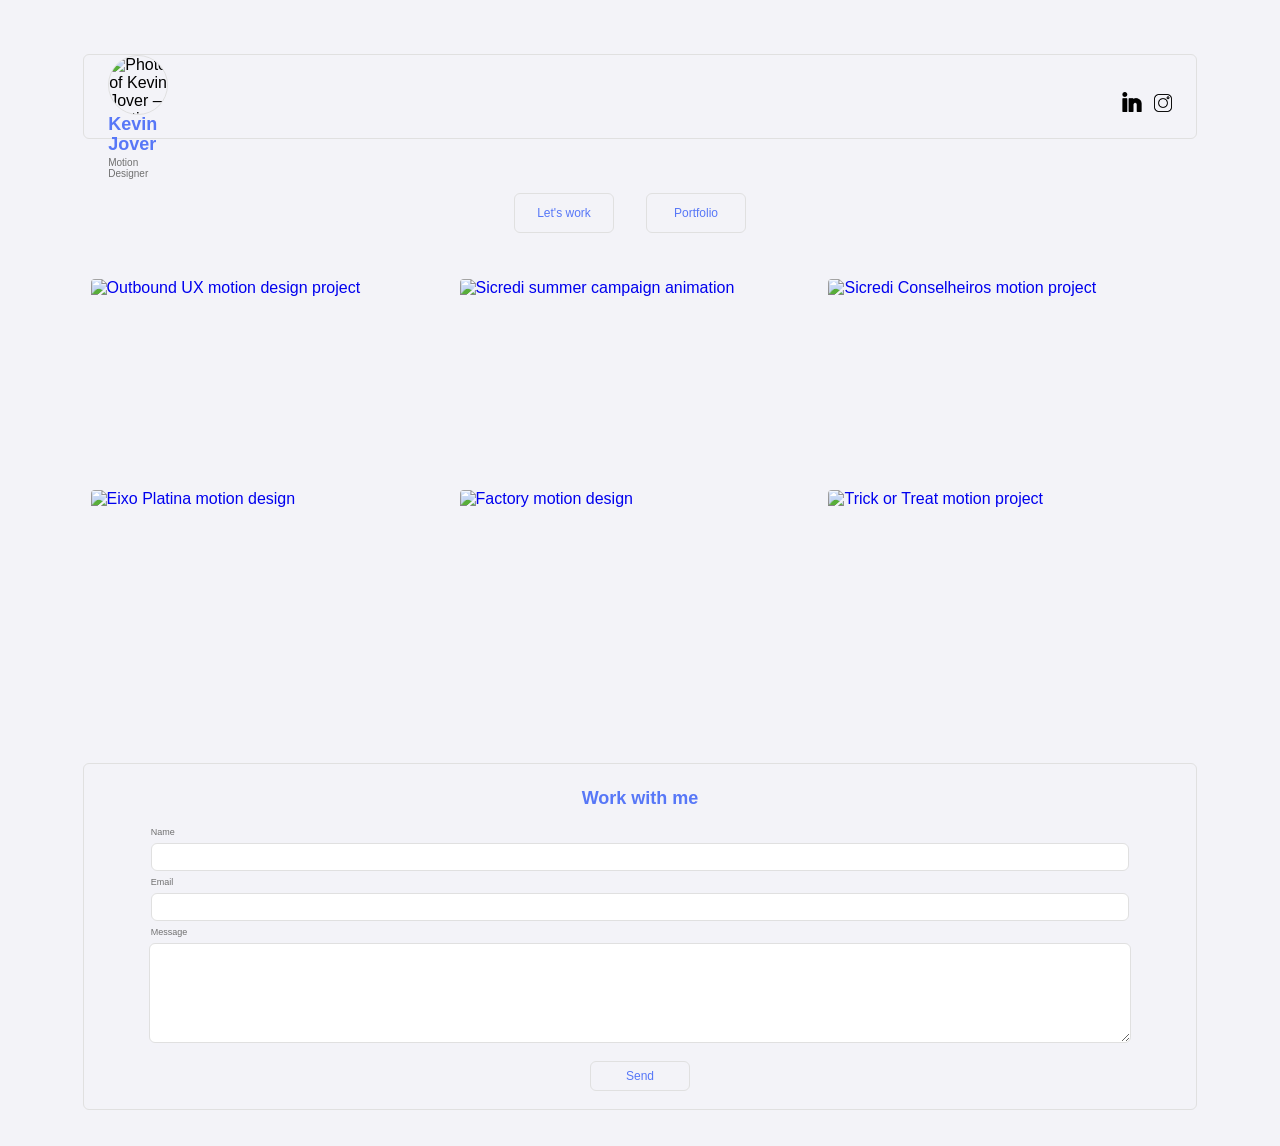
==== index.html @ 8fb047e6 "uptade url" ====
<!doctype html>
<html lang="en">
<head>
  <meta charset="UTF-8">
  <meta name="viewport" content="width=device-width, initial-scale=1">

  <!-- SEO Metadata (safe) -->
  <title>Kevin Jover — Motion Designer & UX Motion Portfolio</title>
  <meta name="description" content="Kevin Jover is a motion designer focused on UX motion, web animation, and interactive experiences. Portfolio showcases selected projects.">

  <!-- Social Sharing (Open Graph) -->
  <meta property="og:title" content="Kevin Jover — Motion Designer & UX Motion Portfolio">
  <meta property="og:description" content="Motion design and UX motion portfolio by Kevin Jover. Explore projects and interactive animations.">
  <meta property="og:type" content="website">
  <meta property="og:url" content="https://kevinjovermotion.github.io/meuSite/">
  <meta property="og:image" content="kevin.png">

  <link rel="shortcut icon" href="favicon.ico" type="image/x-icon">

  <link rel="preconnect" href="https://fonts.googleapis.com">
  <link rel="preconnect" href="https://fonts.gstatic.com" crossorigin>
  <link href="https://fonts.googleapis.com/css2?family=Inter:wght@400;500;600;700&display=swap" rel="stylesheet">
  <link rel="stylesheet" href="style.css">
  <script src="https://unpkg.com/@rive-app/canvas"></script>
</head>

<body>

  <div class="info">
    <header>
    <div class="namePic">
      <div class="pic"><img src="kevin.png" alt="Photo of Kevin Jover — Motion Designer"></div>
       <div class="nameDesc">
      <span class="name">Kevin Jover</span>
      <div class="desc">Motion Designer</div>
    </div>

    </div>
 
    <canvas class="canvas"></canvas>

    

    <div class="icons">
      
      
      <a href="https://www.linkedin.com/in/kevin-jover/" target="_blank" title="LinkedIn — Kevin Jover">
        <img class="lkd" src="linkedin.png" alt="LinkedIn"></a>
      <a href="https://www.instagram.com/kev1njover/" target="_blank" title="Instagram — Kevin Jover">
        <img class="insta" src="instagram.png" alt="Instagram"></a>
    
      </div>
      </header>
  </div>

  <div class="buttons">
    <button onclick="scrollToContact()" id="work" class="work">Let's work</button>
    <button onclick="scrollToProjects()" id="portfo" class="port">Portfolio</button>
  </div>

  <div class="media-grid" id="portfo">
    <a href="/outbound-launch/">
      <div class="media-card">
        <img class="static" src="outbound.png" alt="Outbound UX motion design project">
        <img class="gif" src="/outbound-launch/outbound.gif" alt="Outbound UX motion animation">
      </div>
    </a>

    <a href="proj2.html">
      <div class="media-card">
        <img class="static" src="Sicredi_Verao.jpg" alt="Sicredi summer campaign animation">
        <img class="gif" src="Sicredi_Verao.gif" alt="Sicredi summer campaign animated preview">
      </div>
    </a>

    <a href="proj3.html">
      <div class="media-card">
        <img class="static" src="SicrediConselheiros.png" alt="Sicredi Conselheiros motion project">
        <img class="gif" src="SicrediConselheiros.gif" alt="Sicredi Conselheiros animated preview">
      </div>
    </a>

    <a href="proj4.html">
      <div class="media-card">
        <img class="static" src="Eixo-Platina.png" alt="Eixo Platina motion design">
        <img class="gif" src="Eixo-Platina.gif" alt="Eixo Platina animated preview">
      </div>
    </a>

    <a href="proj5.html">
      <div class="media-card">
        <img class="static" src="factory.png" alt="Factory motion design">
        <img class="gif" src="factory.gif" alt="Factory motion animation preview">
      </div>
    </a>

    <a href="proj6.html">
      <div class="media-card">
        <img class="static" src="Trick or treat_.png" alt="Trick or Treat motion project">
        <img class="gif" src="Trick-or-treat.gif" alt="Trick or Treat animated preview">
      </div>
    </a>
  </div>

  <section class="contact" id="contact">
    <h2>Work with me</h2>

    <form id="contact-form" action="https://formspree.io/f/xojqryyg" method="POST">
      <div class="nameContact">Name</div>
      <input type="text" name="name" class="inputName" required>

      <div class="nameEmail">Email</div>
      <input type="email" name="email" class="inputEmail" required>

      <div class="message">Message</div>
      <textarea name="message" id="messageBox" required></textarea>

      <button type="submit" class="buttonSend">Send</button>

      <p id="form-status" style="display:none;"></p>
    </form>

  </section>

  <script src="scripts.js"></script>
</body>
</html>
---- style.css ----
/* =========================
   GLOBAL
========================= */
* {
  box-sizing: border-box;
  font-family: 'General Sans', sans-serif;
}

body {
  background-color: rgb(243, 243, 248);
  margin: 0;
  padding: 0;
}

/* =========================
   HEADER / INFO CARD
========================= */
.info {
  display: grid;
  grid-template-columns: 62px auto;
  grid-template-rows: auto auto;
  column-gap: 16px;

  align-items: center;

  border: 1px solid #e0e0e0;
  width: 87vw;
  height: 85px;
  padding: 0 24px;
  border-radius: 6px;
  margin: 6vh auto;

  position: relative;
}

/* Avatar */
.pic {
  grid-row: 1 / span 2;
  width: 60px;
  height: 60px;
  border: 1px solid #e0e0e0;
  border-radius: 100%;
  overflow: hidden;
}

.pic img {
  width: 100%;
  height: 100%;
  object-fit: cover;
}

/* Name */
.name {
  align-self: end;
  font-weight: bold;
  font-size: 18px;
  color: #5777f7;
  line-height: 1.1;
}

/* Description */
.desc {
  align-self: start;
  font-size: 10px;
  font-weight: 300;
  color: #707070;
  margin-top: 2px;
}

/* Social Icons */
.icons {
  position: absolute;
  right: 24px;
  bottom: 22px; /* aligns with "Motion Designer" text */

  display: flex;
  align-items: center;
}

.lkd {
  width: 20px;
  height: 20px;
}

.insta {
  display: flex;
  position: relative;
  top: -0.6px;
  width: 18px;
  height: 18px;
  
  margin-left: 12px;
}

/* =========================
   BUTTONS
========================= */
.buttons {
  display: grid;
  grid-template-columns: 120px 120px;
  justify-content: center;
  gap: 12px;
  margin: 12px 0;
}

.work,
.port,
.buttonSend {
  display: flex;
  justify-content: center;
  align-items: center;

  border: 1px solid #e0e0e0;
  width: 100px;
  height: 40px;
  border-radius: 6px;

  background: transparent;
  font-size: 12px;
  font-weight: 500;
  color: #5777f7;
  cursor: pointer;
}

.buttonSend {
  height: 30px;
  margin: 2vh auto;
  transition-property: all;
  transition: 250ms ease;
}
.work{
  transition-property: all;
  transition: 250ms ease;
}
button{
  transition-property: all;
  transition: 250ms ease;
}
button:hover {
  background-color: #5777f7;
  border-color: rgb(97, 152, 201);
}

.work:hover,
.port:hover,
.buttonSend:hover {
  color: #ffffff;
}

/* =========================
   MEDIA GRID
========================= */
.media-grid {
  display: grid;
  grid-template-columns: repeat(3, 1fr);
  gap: 0.5rem;
  width:96vw;
  margin:0 auto;
  padding: 34px 65px;
}

@media (max-width: 1024px) {
  .media-grid {
    grid-template-columns: repeat(2, 1fr);
  }
}

@media (max-width: 600px) {
  .media-grid {
    grid-template-columns: 1fr;
    padding: 20px;
  }
}

/* Card */
.media-card {
  position: relative;
  width: 100%;
  aspect-ratio: 16 / 9;
  overflow: hidden;
  border-radius: 4px;
}

/* Images */
.media-card img {
  position: absolute;
  inset: 0;
  width: 100%;
  height: 100%;
  object-fit: cover;
  transition: opacity 0.3s ease;
}

/* Hover swap */
.media-card .gif {
  opacity: 0;
}

.media-card:hover .gif {
  opacity: 1;
}

.media-card:hover .static {
  opacity: 0;
}

/* =========================
   CONTACT SECTION
========================= */
.contact {
  display: flex;
  flex-direction: column;
  align-items: center;

  border: 1px solid #e0e0e0;
  border-radius: 6px;
  width: 87vw;
  margin: 4vh auto;
  padding: 0 24px;
}

/* Title */
.contact h2 {
  font-weight: bold;
  font-size: 18px;
  color: #5777f7;
  margin: 24px 0 12px;
}

/* Form */
form {
  width: 78vw;
  display: flex;
  flex-direction: column;
}

/* Labels */
.nameContact,
.nameEmail,
.message {
  font-size: 9px;
  font-weight: 100;
  color: #707070;
  padding: 6px 10px;
}

/* Inputs */
input {
  margin: 0 10px;
  height: 28px;
  border: 1px solid #e0e0e0;
  border-radius: 6px;
  padding: 4px;
}

/* Textarea */
#messageBox {
  width: 76.7vw;
  max-width: 100%;
  height: 100px;
  min-height: 50px;
  margin: 0 auto;

  border: 1px solid #e0e0e0;
  border-radius: 6px;
  padding: 6px;
  resize: vertical;
}

/* Focus */
input:focus-visible,
textarea:focus-visible {
  outline: 1px solid #57aaf7;
}
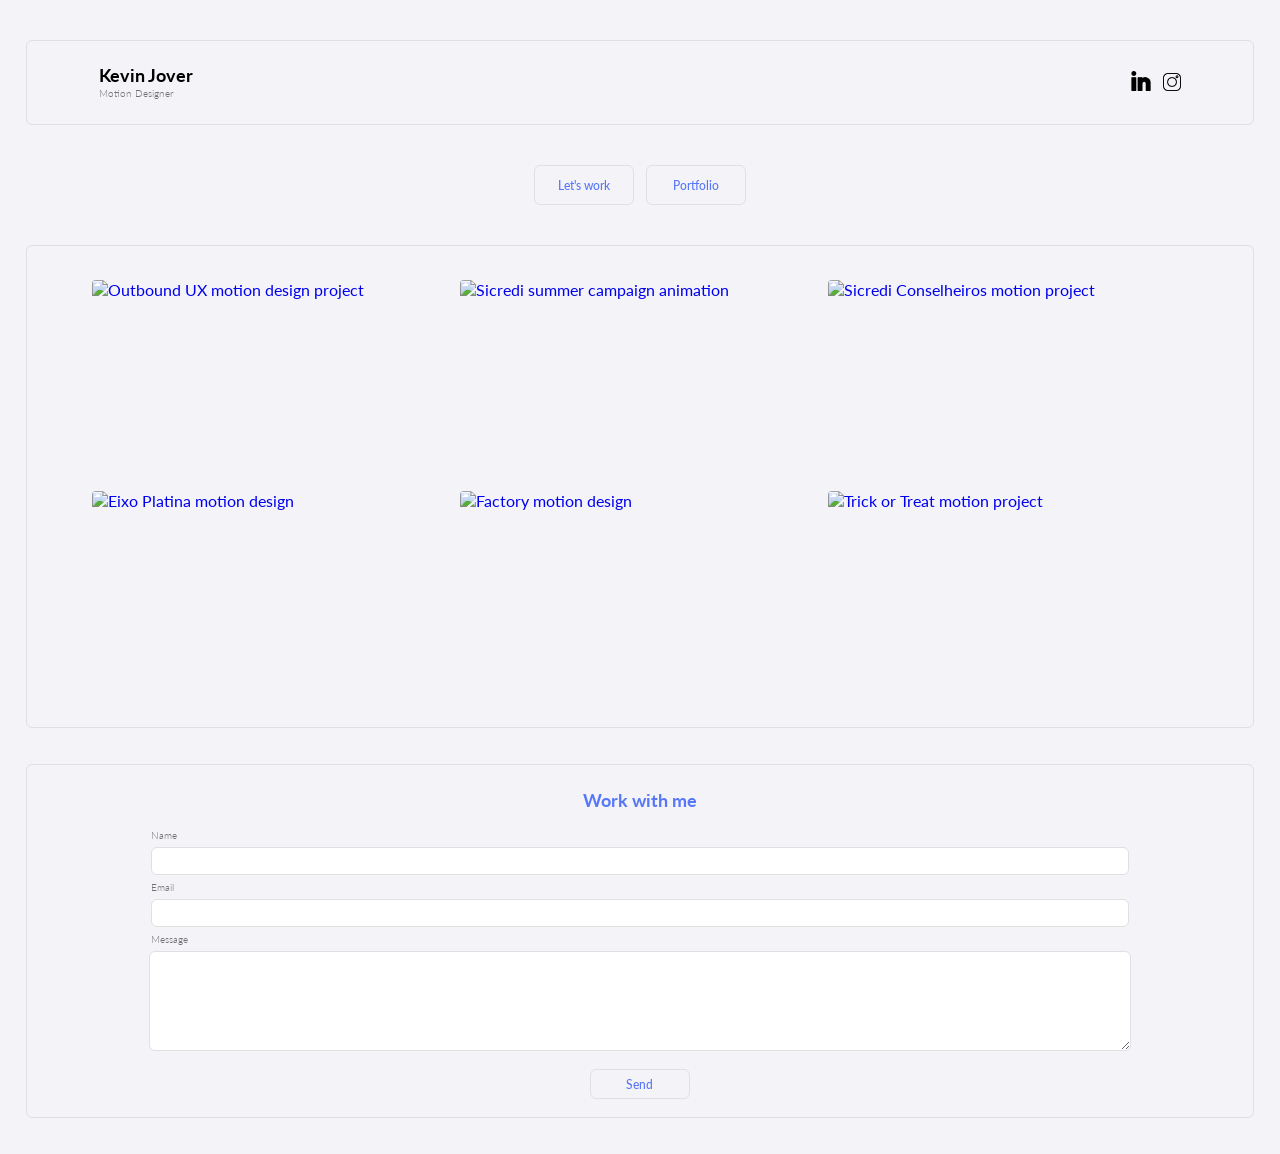
==== commit 9e318113: "a" ====
--- a/index.html
+++ b/index.html
@@ -28,8 +28,9 @@
 
   <div class="info">
     <header>
+      
     <div class="namePic">
-      <div class="pic"><img src="kevin.png" alt="Photo of Kevin Jover — Motion Designer"></div>
+      
        <div class="nameDesc">
       <span class="name">Kevin Jover</span>
       <div class="desc">Motion Designer</div>
@@ -66,35 +67,35 @@
       </div>
     </a>
 
-    <a href="proj2.html">
+    <a href="/sicredi/">
       <div class="media-card">
         <img class="static" src="Sicredi_Verao.jpg" alt="Sicredi summer campaign animation">
         <img class="gif" src="Sicredi_Verao.gif" alt="Sicredi summer campaign animated preview">
       </div>
     </a>
 
-    <a href="proj3.html">
+    <a href="/sicredi-conselheiros/">
       <div class="media-card">
         <img class="static" src="SicrediConselheiros.png" alt="Sicredi Conselheiros motion project">
         <img class="gif" src="SicrediConselheiros.gif" alt="Sicredi Conselheiros animated preview">
       </div>
     </a>
 
-    <a href="proj4.html">
+    <a href="/eixo-platina/">
       <div class="media-card">
         <img class="static" src="Eixo-Platina.png" alt="Eixo Platina motion design">
         <img class="gif" src="Eixo-Platina.gif" alt="Eixo Platina animated preview">
       </div>
     </a>
 
-    <a href="proj5.html">
+    <a href="/verify-factory/">
       <div class="media-card">
         <img class="static" src="factory.png" alt="Factory motion design">
         <img class="gif" src="factory.gif" alt="Factory motion animation preview">
       </div>
     </a>
 
-    <a href="proj6.html">
+    <a href="/Halloween-animation/">
       <div class="media-card">
         <img class="static" src="Trick or treat_.png" alt="Trick or Treat motion project">
         <img class="gif" src="Trick-or-treat.gif" alt="Trick or Treat animated preview">
--- a/style.css
+++ b/style.css
@@ -1,9 +1,12 @@
 /* =========================
    GLOBAL
 ========================= */
+
+@import url('https://fonts.googleapis.com/css2?family=Lato:ital,wght@0,100;0,300;0,400;0,700;0,900;1,100;1,300;1,400;1,700;1,900&display=swap');
+
 * {
   box-sizing: border-box;
-  font-family: 'General Sans', sans-serif;
+  font-family: 'Lato', sans-serif;
 }
 
 body {
@@ -15,22 +18,26 @@
 /* =========================
    HEADER / INFO CARD
 ========================= */
-.info {
-  display: grid;
-  grid-template-columns: 62px auto;
-  grid-template-rows: auto auto;
-  column-gap: 16px;
-
-  align-items: center;
-
-  border: 1px solid #e0e0e0;
-  width: 87vw;
+.info{
+  display: flex;
+  flex-flow: row;
+  justify-content: center;
+  border: 1px solid #e0e0e0;
+  width: 96vw;
   height: 85px;
-  padding: 0 24px;
-  border-radius: 6px;
-  margin: 6vh auto;
-
-  position: relative;
+  border-radius: 6px;
+  margin: 40px auto 40px auto;
+  
+  
+  
+}
+header {
+  display: flex;
+  flex-flow: row nowrap;
+  justify-content:space-evenly;
+  align-items: center;
+  width: 96vw;
+  padding: 8px;
 }
 
 /* Avatar */
@@ -38,9 +45,28 @@
   grid-row: 1 / span 2;
   width: 60px;
   height: 60px;
+  flex-shrink: 0;
   border: 1px solid #e0e0e0;
   border-radius: 100%;
   overflow: hidden;
+
+  
+}
+.canvas{
+  
+  
+   width:180px;
+   
+}
+.namePic{
+  display: flex;
+  flex-flow: row nowrap;
+  width:32%;
+  
+  align-items: center;
+  gap: 10px;
+  justify-content: flex-start;
+  
 }
 
 .pic img {
@@ -51,10 +77,10 @@
 
 /* Name */
 .name {
-  align-self: end;
+  flex-shrink: 0;
   font-weight: bold;
   font-size: 18px;
-  color: #5777f7;
+  color: #000000;
   line-height: 1.1;
 }
 
@@ -69,12 +95,14 @@
 
 /* Social Icons */
 .icons {
-  position: absolute;
-  right: 24px;
-  bottom: 22px; /* aligns with "Motion Designer" text */
-
-  display: flex;
-  align-items: center;
+  display: flex;
+  justify-content: flex-end;
+  align-self: center;
+  align-items: center;
+  gap:12px;
+  width:32%;
+  
+
 }
 
 .lkd {
@@ -83,24 +111,24 @@
 }
 
 .insta {
-  display: flex;
-  position: relative;
-  top: -0.6px;
+  margin-top: 2px;
   width: 18px;
   height: 18px;
   
-  margin-left: 12px;
 }
 
 /* =========================
    BUTTONS
 ========================= */
 .buttons {
-  display: grid;
-  grid-template-columns: 120px 120px;
+  display: flex;
+  flex-flow: row, nowrap;
   justify-content: center;
   gap: 12px;
-  margin: 12px 0;
+  width: 96vw;
+  margin: 0 auto;
+  margin-bottom: 40px;
+  
 }
 
 .work,
@@ -157,6 +185,10 @@
   width:96vw;
   margin:0 auto;
   padding: 34px 65px;
+  
+  border: 1px solid #e0e0e0;
+  border-radius: 6px;
+  
 }
 
 @media (max-width: 1024px) {
@@ -170,6 +202,15 @@
     grid-template-columns: 1fr;
     padding: 20px;
   }
+  header{
+    display: flex;
+    justify-content: space-around;
+    width: 400px;
+  }
+  .nameDesc{
+    visibility: hidden;
+  }
+  
 }
 
 /* Card */
@@ -214,9 +255,14 @@
 
   border: 1px solid #e0e0e0;
   border-radius: 6px;
-  width: 87vw;
+  width: 96vw;
   margin: 4vh auto;
   padding: 0 24px;
+}
+.nameDesc{
+  display: flex;
+
+  flex-flow: column nowrap;
 }
 
 /* Title */
@@ -238,8 +284,8 @@
 .nameContact,
 .nameEmail,
 .message {
-  font-size: 9px;
-  font-weight: 100;
+  font-size: 10px;
+  font-weight: 300;
   color: #707070;
   padding: 6px 10px;
 }
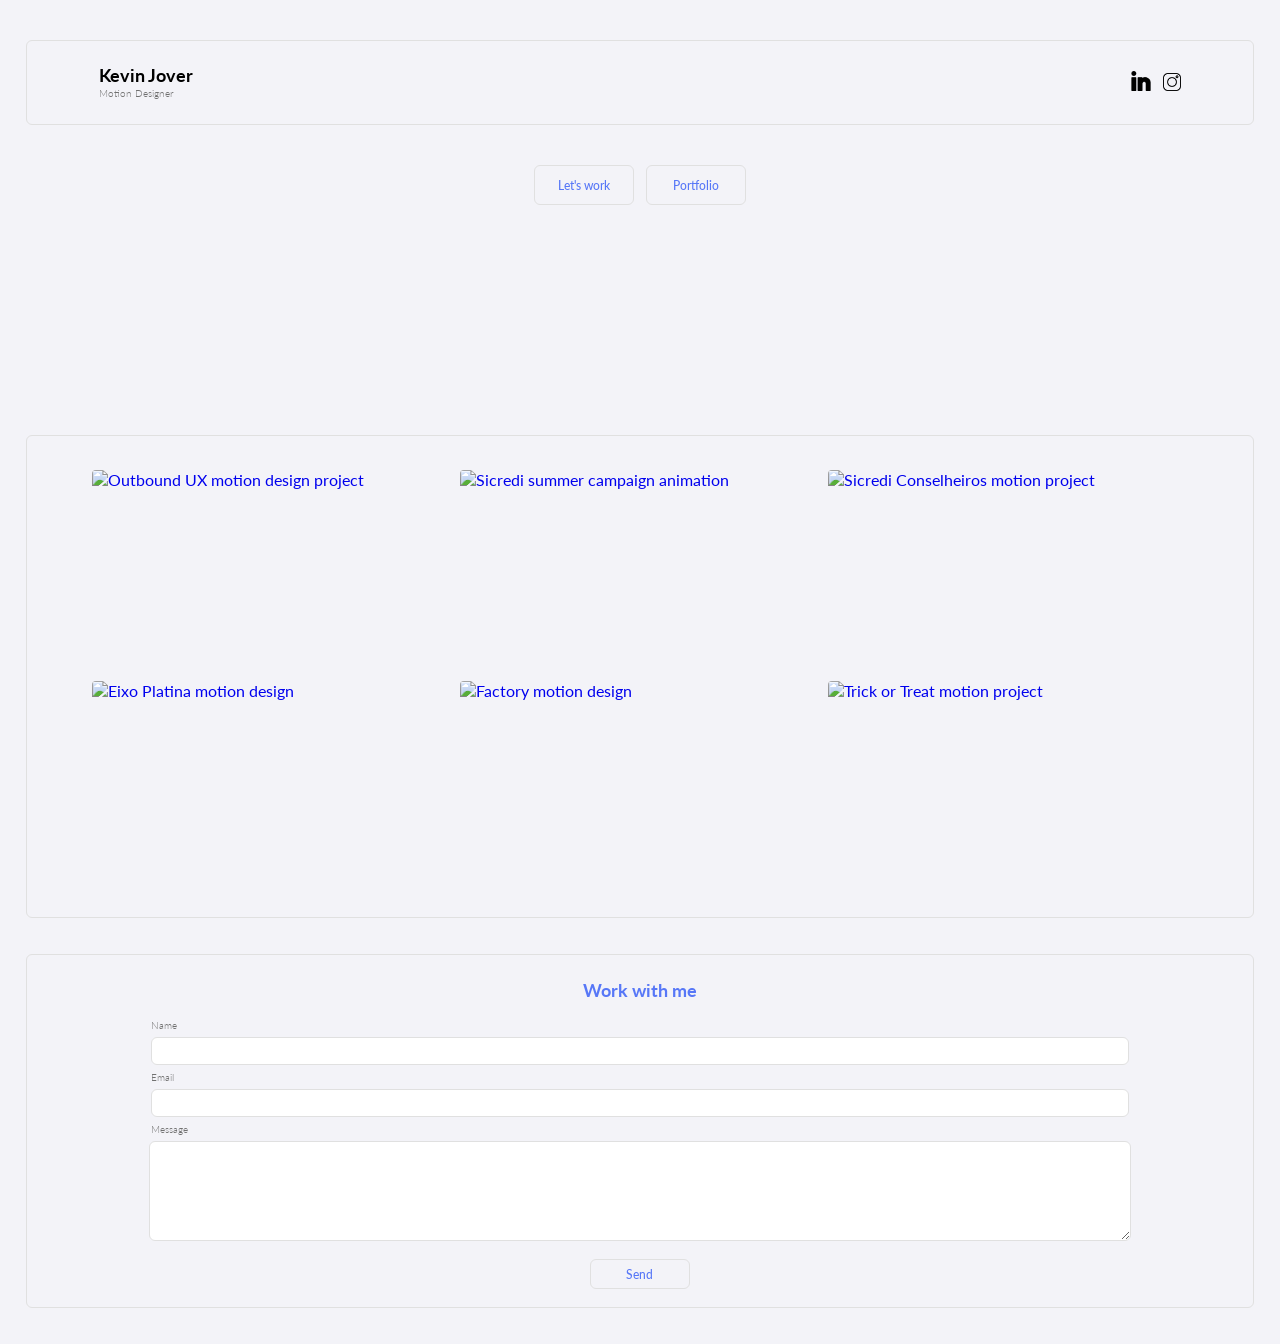
==== commit 50675b2a: "Update index.html DemoReel added" ====
--- a/index.html
+++ b/index.html
@@ -22,6 +22,21 @@
   <link href="https://fonts.googleapis.com/css2?family=Inter:wght@400;500;600;700&display=swap" rel="stylesheet">
   <link rel="stylesheet" href="style.css">
   <script src="https://unpkg.com/@rive-app/canvas"></script>
+
+  <style>
+    .reel {
+      display: flex;
+      
+      justify-content: center;
+      align-items: center;
+      
+      margin: 40px 40px 40px 40px;
+      border: 0px;
+      border-radius: 6px;
+      aspect-ratio: 16 / 9;
+      position: relative;
+    }
+  </style>
 </head>
 
 <body>
@@ -59,7 +74,15 @@
     <button onclick="scrollToProjects()" id="portfo" class="port">Portfolio</button>
   </div>
 
+ 
+
+ 
+ <iframe class="reel" src="https://player.vimeo.com/video/1199431609?badge=0&autopause=0"
+        allow="autoplay; fullscreen; picture-in-picture" allowfullscreen title="outbound.com (1080p)">
+  </iframe>
+ 
   <div class="media-grid" id="portfo">
+    
     <a href="/outbound-launch/">
       <div class="media-card">
         <img class="static" src="outbound.png" alt="Outbound UX motion design project">
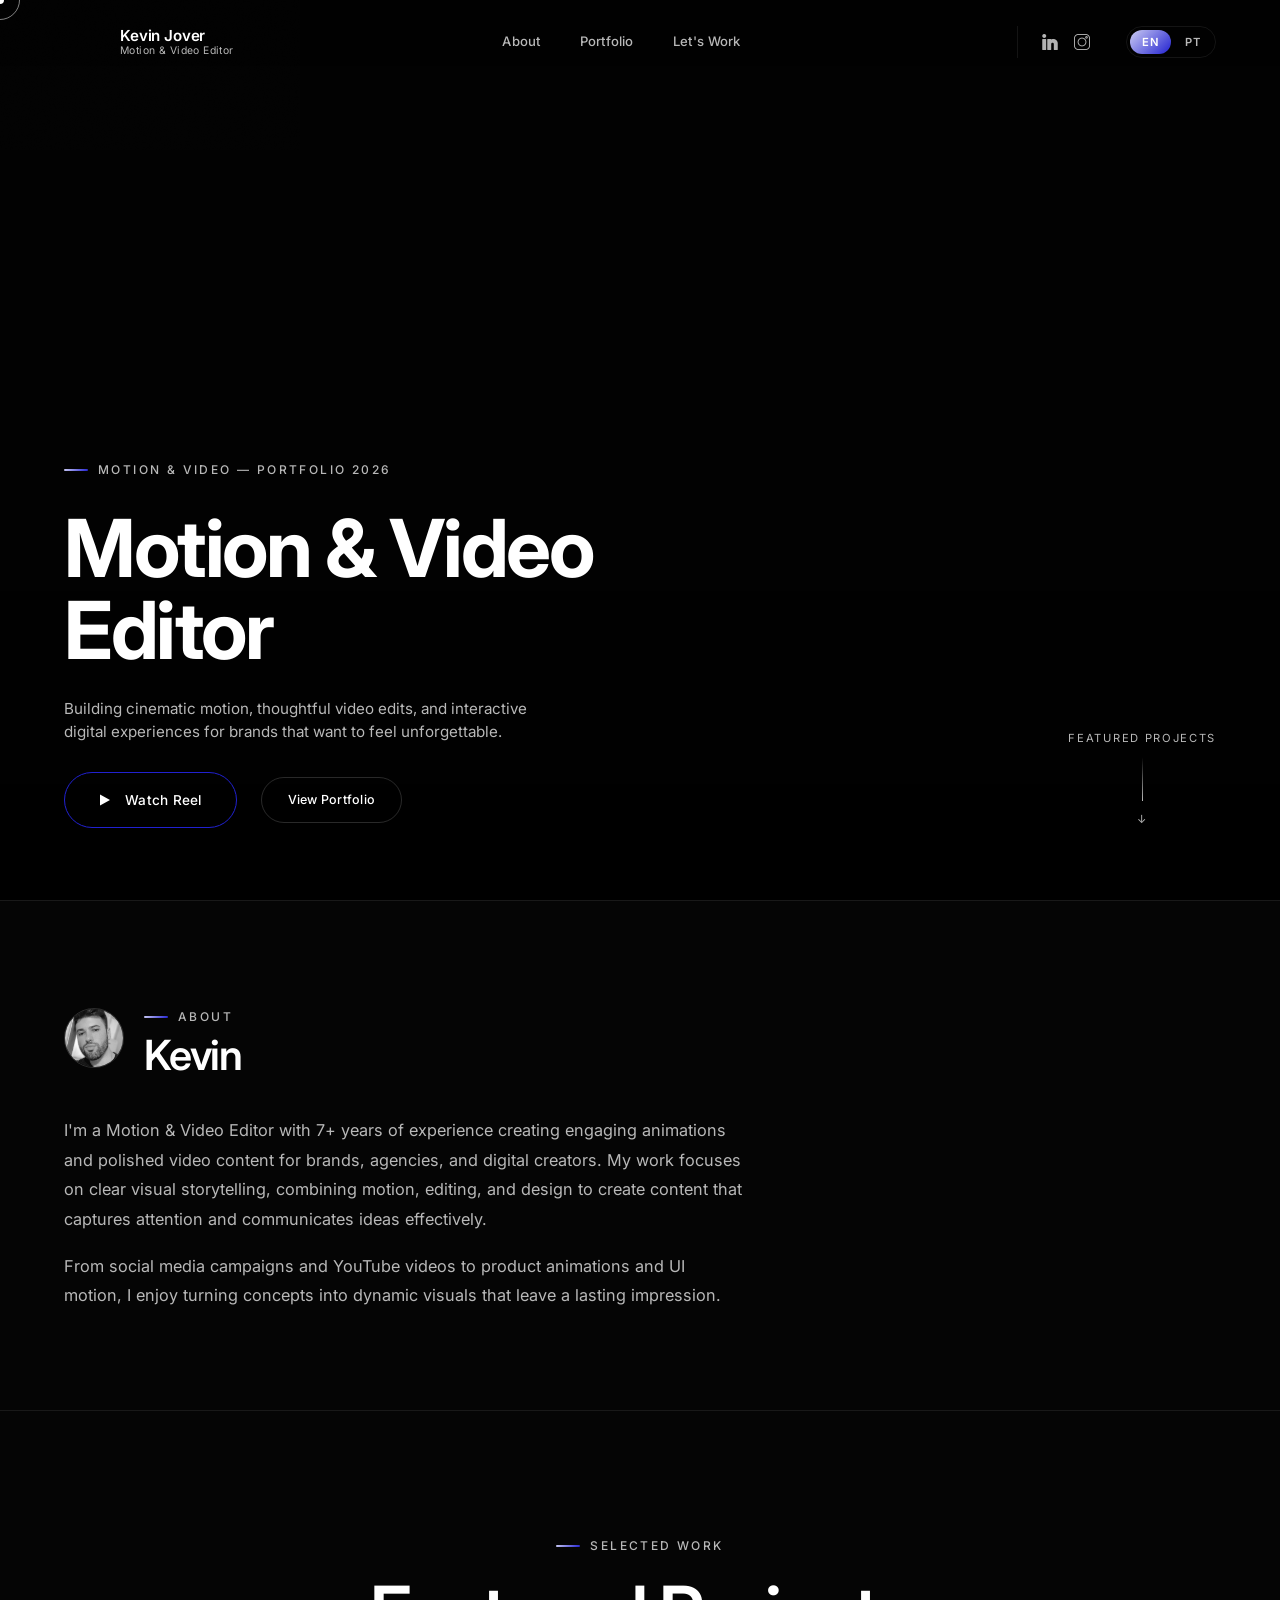
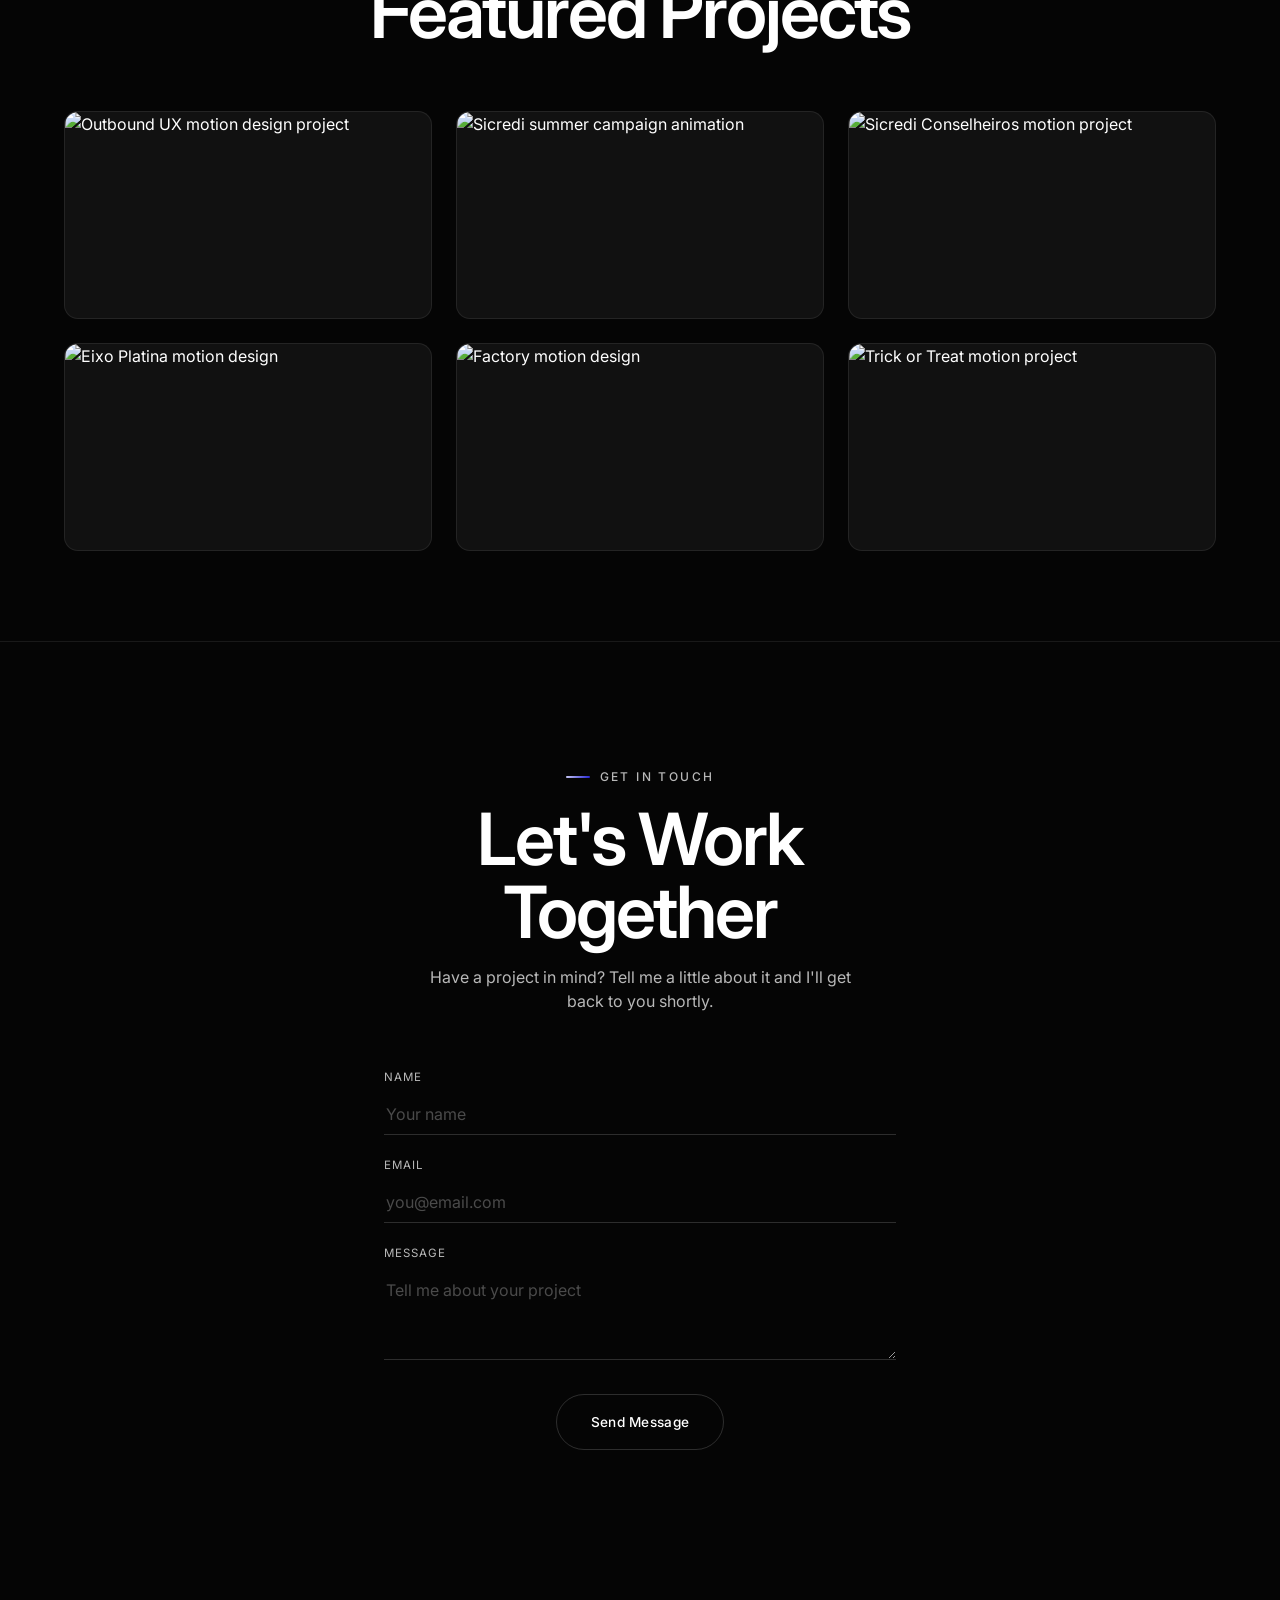
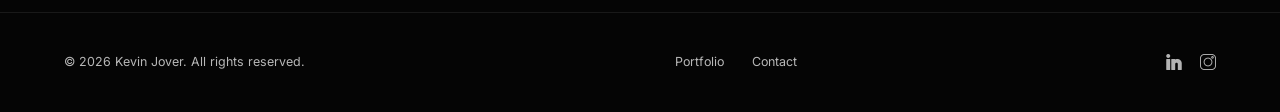
==== commit 8bdb0ed9: "Redesign Redesign" ====
--- a/index.html
+++ b/index.html
@@ -4,148 +4,290 @@
   <meta charset="UTF-8">
   <meta name="viewport" content="width=device-width, initial-scale=1">
 
-  <!-- SEO Metadata (safe) -->
-  <title>Kevin Jover — Motion Designer & UX Motion Portfolio</title>
-  <meta name="description" content="Kevin Jover is a motion designer focused on UX motion, web animation, and interactive experiences. Portfolio showcases selected projects.">
+  <!-- SEO Metadata (preserved) -->
+  <title>Kevin Jover — Motion Design & Video Editing Portfolio</title>
+  <meta name="description" content="Kevin Jover works in motion design & video editing, focused on video production, web animation, and interactive experiences. Portfolio showcases selected projects.">
 
   <!-- Social Sharing (Open Graph) -->
-  <meta property="og:title" content="Kevin Jover — Motion Designer & UX Motion Portfolio">
-  <meta property="og:description" content="Motion design and UX motion portfolio by Kevin Jover. Explore projects and interactive animations.">
+  <meta property="og:title" content="Kevin Jover — Motion Design & Video Editor Portfolio">
+  <meta property="og:description" content="Motion design and video editing portfolio by Kevin Jover. Explore projects and interactive animations.">
   <meta property="og:type" content="website">
   <meta property="og:url" content="https://kevinjovermotion.github.io/meuSite/">
-  <meta property="og:image" content="kevin.png">
 
   <link rel="shortcut icon" href="favicon.ico" type="image/x-icon">
 
   <link rel="preconnect" href="https://fonts.googleapis.com">
   <link rel="preconnect" href="https://fonts.gstatic.com" crossorigin>
-  <link href="https://fonts.googleapis.com/css2?family=Inter:wght@400;500;600;700&display=swap" rel="stylesheet">
+  <link href="https://fonts.googleapis.com/css2?family=Inter:wght@400;500;600;700;800&display=swap" rel="stylesheet">
   <link rel="stylesheet" href="style.css">
-  <script src="https://unpkg.com/@rive-app/canvas"></script>
-
-  <style>
-    .reel {
-      display: flex;
-      
-      justify-content: center;
-      align-items: center;
-      
-      margin: 40px 40px 40px 40px;
-      border: 0px;
-      border-radius: 6px;
-      aspect-ratio: 16 / 9;
-      position: relative;
-    }
-  </style>
 </head>
 
 <body>
 
-  <div class="info">
-    <header>
-      
-    <div class="namePic">
-      
-       <div class="nameDesc">
-      <span class="name">Kevin Jover</span>
-      <div class="desc">Motion Designer</div>
-    </div>
-
-    </div>
- 
-    <canvas class="canvas"></canvas>
-
-    
-
-    <div class="icons">
-      
-      
-      <a href="https://www.linkedin.com/in/kevin-jover/" target="_blank" title="LinkedIn — Kevin Jover">
-        <img class="lkd" src="linkedin.png" alt="LinkedIn"></a>
-      <a href="https://www.instagram.com/kev1njover/" target="_blank" title="Instagram — Kevin Jover">
-        <img class="insta" src="instagram.png" alt="Instagram"></a>
-    
-      </div>
-      </header>
+  <!-- ============ PRELOADER ============ -->
+  <div class="preloader" id="preloader" aria-hidden="true">
+    <canvas class="preloader-logo-canvas" id="preloaderLogoCanvas"></canvas>
+    <div class="preloader-name" id="preloaderName">Kevin Jover</div>
+    <div class="preloader-bar"></div>
   </div>
 
-  <div class="buttons">
-    <button onclick="scrollToContact()" id="work" class="work">Let's work</button>
-    <button onclick="scrollToProjects()" id="portfo" class="port">Portfolio</button>
+  <!-- ============ CUSTOM CURSOR ============ -->
+  <div class="cursor" id="cursor"></div>
+  <div class="cursor-ring" id="cursorRing"></div>
+
+  <!-- ============ SCROLL PROGRESS ============ -->
+  <div class="scroll-progress"><div class="scroll-progress-bar" id="scrollProgressBar"></div></div>
+
+  <!-- ============ NOISE TEXTURE ============ -->
+  <svg class="noise" xmlns="http://www.w3.org/2000/svg">
+    <filter id="noiseFilter">
+      <feTurbulence type="fractalNoise" baseFrequency="0.85" numOctaves="2" stitchTiles="stitch"></feTurbulence>
+      <feColorMatrix type="saturate" values="0"></feColorMatrix>
+    </filter>
+    <rect width="100%" height="100%" filter="url(#noiseFilter)"></rect>
+  </svg>
+
+  <!-- ============ NAVIGATION ============ -->
+  <nav class="nav" id="siteNav">
+    <div class="nav-inner">
+      <a href="#top" class="nav-brand" aria-label="Kevin Jover — home">
+        <canvas class="nav-logo-canvas" id="logoCanvas"></canvas>
+        <span class="nav-brand-text">
+          <span class="nav-brand-name">Kevin Jover</span>
+          <span class="nav-brand-role" data-i18n="nav.role">Motion &amp; Video Editor</span>
+        </span>
+        </a>
+
+      <div class="nav-links">
+        <a href="#about" class="link-underline" data-scroll data-i18n="nav.about">About</a>
+        <a href="#work" class="link-underline" data-scroll data-i18n="nav.work">Portfolio</a>
+        <a href="#contact" class="link-underline" data-scroll data-i18n="nav.contact">Let's Work</a>
+      </div>
+
+      <div class="nav-social">
+        <a href="https://www.linkedin.com/in/kevin-jover/" target="_blank" rel="noopener" title="LinkedIn — Kevin Jover">
+          <img src="linkedin.png" alt="LinkedIn">
+        </a>
+        <a href="https://www.instagram.com/kev1njover/" target="_blank" rel="noopener" title="Instagram — Kevin Jover">
+          <img src="instagram.png" alt="Instagram">
+        </a>
+
+        <div class="lang-switch" id="langSwitch" role="group" aria-label="Language switch">
+          <button type="button" class="lang-btn" data-lang="en">EN</button>
+          <button type="button" class="lang-btn" data-lang="pt">PT</button>
+        </div>
+      </div>
+
+      <button class="nav-toggle" id="navToggle" aria-label="Open menu" aria-expanded="false">
+        <span></span><span></span><span></span>
+      </button>
+    </div>
+  </nav>
+
+  <!-- ============ MOBILE MENU ============ -->
+  <div class="mobile-menu" id="mobileMenu">
+    <a href="#about" data-scroll data-close-menu data-i18n="nav.about">About</a>
+    <a href="#work" data-scroll data-close-menu data-i18n="nav.work">Portfolio</a>
+    <a href="#contact" data-scroll data-close-menu data-i18n="nav.contact">Let's Work</a>
+
+    <div class="lang-switch lang-switch--mobile" id="langSwitchMobile" role="group" aria-label="Language switch">
+      <button type="button" class="lang-btn" data-lang="en">EN</button>
+      <button type="button" class="lang-btn" data-lang="pt">PT</button>
+    </div>
+
+    <div class="mobile-menu-social">
+      <a href="https://www.linkedin.com/in/kevin-jover/" target="_blank" rel="noopener" title="LinkedIn">
+        <img src="linkedin.png" alt="LinkedIn">
+        </a>
+      <a href="https://www.instagram.com/kev1njover/" target="_blank" rel="noopener" title="Instagram">
+        <img src="instagram.png" alt="Instagram">
+        </a>
+    </div>
   </div>
 
- 
-
- 
- <iframe class="reel" src="https://player.vimeo.com/video/1199431609?badge=0&autopause=0"
-        allow="autoplay; fullscreen; picture-in-picture" allowfullscreen title="outbound.com (1080p)">
-  </iframe>
- 
-  <div class="media-grid" id="portfo">
-    
-    <a href="/outbound-launch/">
-      <div class="media-card">
-        <img class="static" src="outbound.png" alt="Outbound UX motion design project">
-        <img class="gif" src="/outbound-launch/outbound.gif" alt="Outbound UX motion animation">
-      </div>
-    </a>
-
-    <a href="/sicredi/">
-      <div class="media-card">
-        <img class="static" src="Sicredi_Verao.jpg" alt="Sicredi summer campaign animation">
-        <img class="gif" src="Sicredi_Verao.gif" alt="Sicredi summer campaign animated preview">
-      </div>
-    </a>
-
-    <a href="/sicredi-conselheiros/">
-      <div class="media-card">
-        <img class="static" src="SicrediConselheiros.png" alt="Sicredi Conselheiros motion project">
-        <img class="gif" src="SicrediConselheiros.gif" alt="Sicredi Conselheiros animated preview">
-      </div>
-    </a>
-
-    <a href="/eixo-platina/">
-      <div class="media-card">
-        <img class="static" src="Eixo-Platina.png" alt="Eixo Platina motion design">
-        <img class="gif" src="Eixo-Platina.gif" alt="Eixo Platina animated preview">
-      </div>
-    </a>
-
-    <a href="/verify-factory/">
-      <div class="media-card">
-        <img class="static" src="factory.png" alt="Factory motion design">
-        <img class="gif" src="factory.gif" alt="Factory motion animation preview">
-      </div>
-    </a>
-
-    <a href="/Halloween-animation/">
-      <div class="media-card">
-        <img class="static" src="Trick or treat_.png" alt="Trick or Treat motion project">
-        <img class="gif" src="Trick-or-treat.gif" alt="Trick or Treat animated preview">
-      </div>
-    </a>
+  <!-- ============ HERO / DEMO REEL ============ -->
+  <header class="hero" id="top">
+    <div class="hero-media" aria-hidden="true">
+      <iframe id="heroReelBg"
+        src="https://player.vimeo.com/video/1200821128?badge=0&autopause=0&background=1&muted=1&loop=1&autoplay=1"
+        allow="autoplay; fullscreen" title="" tabindex="-1"></iframe>
+    </div>
+    <div class="hero-overlay"></div>
+
+    <div class="hero-content">
+      <div class="hero-eyebrow eyebrow" data-i18n="hero.eyebrow">Motion &amp; Video — Portfolio 2026</div>
+
+      <h1 class="visually-hidden">Kevin Jover — Motion &amp; Video Editor</h1>
+
+      <p class="hero-sub hero-sub--main" data-i18n="hero.sub">Motion &amp; Video Editor</p>
+
+      <p class="hero-desc" data-i18n="hero.desc">Building cinematic motion, thoughtful video edits, and interactive digital
+        experiences for brands that want to feel unforgettable.</p>
+
+      <div class="hero-actions">
+        <button class="btn btn-play" id="watchReelBtn">
+          <svg class="play-icon" viewBox="0 0 12 12" fill="currentColor"><path d="M1 0.5L11 6L1 11.5V0.5Z"/></svg>
+          <span data-i18n="hero.watchReel">Watch Reel</span>
+        </button>
+        <a href="#work" class="btn btn-ghost" data-scroll data-i18n="hero.viewPortfolio">View Portfolio</a>
+      </div>
+    </div>
+
+    <a href="#work" class="scroll-cue" data-scroll aria-label="Scroll to featured projects">
+      <span data-i18n="hero.scrollCue">Featured Projects</span>
+      <span class="scroll-cue-arrow"></span>
+      <span aria-hidden="true">↓</span>
+        </a>
+  </header>
+
+  <!-- ============ REEL MODAL ============ -->
+  <div class="reel-modal" id="reelModal" role="dialog" aria-modal="true" aria-label="Demo reel player">
+    <div class="reel-modal-inner">
+      <button class="reel-modal-close" id="reelModalClose" aria-label="Close reel">&times;</button>
+      <iframe id="reelModalIframe" src="" allow="autoplay; fullscreen; picture-in-picture" allowfullscreen title="Kevin Jover — Demo Reel"></iframe>
+    </div>
   </div>
 
+  <!-- ============ ABOUT ============ -->
+  <section class="about" id="about">
+    <div class="container about-inner reveal">
+      <div class="about-header">
+        <img src="me.jpg" alt="Kevin Jover portrait" class="about-photo" loading="lazy">
+        <div class="about-heading">
+          <div class="eyebrow" data-i18n="about.eyebrow">About</div>
+          <h2 class="section-heading">Kevin</h2>
+        </div>
+      </div>
+
+      <div class="about-text">
+        <p data-i18n="about.p1">I'm a Motion &amp; Video Editor with 7+ years of experience creating engaging
+          animations and polished video content for brands, agencies, and digital creators. My work
+          focuses on clear visual storytelling, combining motion, editing, and design to create
+          content that captures attention and communicates ideas effectively.</p>
+        <p data-i18n="about.p2">From social media campaigns and YouTube videos to product animations and UI motion, I
+          enjoy turning concepts into dynamic visuals that leave a lasting impression.</p>
+      </div>
+    </div>
+  </section>
+
+  <!-- ============ FEATURED PROJECTS ============ -->
+  <section class="projects" id="work">
+    <div class="container">
+      <div class="projects-head reveal">
+        <div class="eyebrow" data-i18n="projects.eyebrow">Selected work</div>
+        <h2 class="section-heading" data-i18n="projects.heading">Featured Projects</h2>
+      </div>
+
+      <div class="projects-grid" id="portfo">
+
+        <a href="/outbound-launch/" class="project-card">
+          <div class="project-media" data-ratio="wide">
+            <img class="static" loading="lazy" src="outbound.png" alt="Outbound UX motion design project">
+            <img class="gif" loading="lazy" src="outbound.gif" alt="Outbound UX motion animation">
+            <div class="project-media-overlay"></div>
+          </div>
+        </a>
+
+        <a href="/sicredi/" class="project-card">
+          <div class="project-media" data-ratio="wide">
+            <img class="static" loading="lazy" src="Sicredi_Verao.jpg" alt="Sicredi summer campaign animation">
+            <img class="gif" loading="lazy" src="Sicredi_Verao.gif" alt="Sicredi summer campaign animated preview">
+            <div class="project-media-overlay"></div>
+          </div>
+        </a>
+
+        <a href="/sicredi-conselheiros/" class="project-card">
+          <div class="project-media" data-ratio="wide">
+            <img class="static" loading="lazy" src="SicrediConselheiros.png" alt="Sicredi Conselheiros motion project">
+            <img class="gif" loading="lazy" src="SicrediConselheiros.gif" alt="Sicredi Conselheiros animated preview">
+            <div class="project-media-overlay"></div>
+          </div>
+        </a>
+
+        <a href="/eixo-platina/" class="project-card">
+          <div class="project-media" data-ratio="wide">
+            <img class="static" loading="lazy" src="Eixo-Platina.png" alt="Eixo Platina motion design">
+            <img class="gif" loading="lazy" src="Eixo-Platina.gif" alt="Eixo Platina animated preview">
+            <div class="project-media-overlay"></div>
+          </div>
+        </a>
+
+        <a href="/verify-factory/" class="project-card">
+          <div class="project-media" data-ratio="wide">
+            <img class="static" loading="lazy" src="factory.png" alt="Factory motion design">
+            <img class="gif" loading="lazy" src="factory.gif" alt="Factory motion animation preview">
+            <div class="project-media-overlay"></div>
+          </div>
+        </a>
+
+        <a href="/Halloween-animation/" class="project-card">
+          <div class="project-media" data-ratio="wide">
+            <img class="static" loading="lazy" src="Trick or treat_.png" alt="Trick or Treat motion project">
+            <img class="gif" loading="lazy" src="Trick-or-treat.gif" alt="Trick or Treat animated preview">
+            <div class="project-media-overlay"></div>
+          </div>
+        </a>
+
+      </div>
+    </div>
+  </section>
+
+  <!-- ============ CONTACT ============ -->
   <section class="contact" id="contact">
-    <h2>Work with me</h2>
-
-    <form id="contact-form" action="https://formspree.io/f/xojqryyg" method="POST">
-      <div class="nameContact">Name</div>
-      <input type="text" name="name" class="inputName" required>
-
-      <div class="nameEmail">Email</div>
-      <input type="email" name="email" class="inputEmail" required>
-
-      <div class="message">Message</div>
-      <textarea name="message" id="messageBox" required></textarea>
-
-      <button type="submit" class="buttonSend">Send</button>
-
-      <p id="form-status" style="display:none;"></p>
-    </form>
-
+    <div class="container contact-inner reveal">
+      <div class="eyebrow" data-i18n="contact.eyebrow">Get in touch</div>
+      <h2 class="section-heading" data-i18n="contact.heading">Let's Work Together</h2>
+      <p class="contact-desc" data-i18n="contact.desc">Have a project in mind? Tell me a little about it and I'll get back to you shortly.</p>
+
+      <form id="contact-form" action="https://formspree.io/f/xojqryyg" method="POST">
+        <div class="field">
+          <label for="input-name" data-i18n="contact.nameLabel">Name</label>
+          <input id="input-name" type="text" name="name" class="inputName" placeholder="Your name" data-i18n-placeholder="contact.namePlaceholder" required>
+          <span class="field-underline"></span>
+        </div>
+
+        <div class="field">
+          <label for="input-email" data-i18n="contact.emailLabel">Email</label>
+          <input id="input-email" type="email" name="email" class="inputEmail" placeholder="you@email.com" data-i18n-placeholder="contact.emailPlaceholder" required>
+          <span class="field-underline"></span>
+        </div>
+
+        <div class="field">
+          <label for="messageBox" data-i18n="contact.messageLabel">Message</label>
+          <textarea id="messageBox" name="message" placeholder="Tell me about your project" data-i18n-placeholder="contact.messagePlaceholder" required></textarea>
+          <span class="field-underline"></span>
+        </div>
+
+        <button type="submit" class="btn contact-submit" data-i18n="contact.submit">Send Message</button>
+
+        <p id="form-status" class="form-status"></p>
+      </form>
+    </div>
   </section>
 
-  <script src="scripts.js"></script>
+  <!-- ============ FOOTER ============ -->
+  <footer class="footer">
+    <div class="container footer-inner">
+      <span class="footer-copy">© <span id="footerYear"></span> Kevin Jover. <span data-i18n="footer.rights">All rights reserved.</span></span>
+
+      <div class="footer-links">
+        <a href="#top" class="link-underline" data-scroll data-i18n="nav.work">Portfolio</a>
+        <a href="#contact" class="link-underline" data-scroll data-i18n="nav.contactFooter">Contact</a>
+      </div>
+
+      <div class="footer-social">
+        <a href="https://www.linkedin.com/in/kevin-jover/" target="_blank" rel="noopener" title="LinkedIn">
+          <img src="linkedin.png" alt="LinkedIn">
+        </a>
+        <a href="https://www.instagram.com/kev1njover/" target="_blank" rel="noopener" title="Instagram">
+          <img src="instagram.png" alt="Instagram">
+        </a>
+      </div>
+    </div>
+  </footer>
+
+  <script src="https://unpkg.com/@rive-app/canvas" defer></script>
+  <script src="https://player.vimeo.com/api/player.js" defer></script>
+  <script src="script.js" defer></script>
 </body>
 </html>
--- a/style.css
+++ b/style.css
@@ -1,322 +1,1228 @@
-/* =========================
-   GLOBAL
-========================= */
-
-@import url('https://fonts.googleapis.com/css2?family=Lato:ital,wght@0,100;0,300;0,400;0,700;0,900;1,100;1,300;1,400;1,700;1,900&display=swap');
-
-* {
+/* =====================================================================
+   KEVIN JOVER — MOTION & VIDEO EDITOR PORTFOLIO
+   Premium cinematic redesign
+   Table of contents:
+   1.  Reset & tokens
+   2.  Global / base
+   3.  Utility
+   4.  Preloader
+   5.  Custom cursor
+   6.  Scroll progress
+   7.  Noise overlay
+   8.  Navigation
+   9.  Hero
+   10. Reel modal
+   11. Marquee
+   12. Featured projects
+   13. Contact
+   14. Footer
+   15. Reveal animations
+   16. Responsive
+===================================================================== */
+
+/* =====================================================================
+   1. RESET & TOKENS
+===================================================================== */
+:root {
+  --bg: #050505;
+  --surface: #111111;
+  --surface-2: #161616;
+  --text: #ffffff;
+  --text-muted: #b8b8b8;
+  --border: rgba(255, 255, 255, 0.08);
+  --border-strong: rgba(255, 255, 255, 0.16);
+
+  --accent-start: #ccccf3;
+  --accent-end: #2121d1;
+  --accent-gradient: linear-gradient(135deg, var(--accent-start), var(--accent-end));
+  --accent-glow: rgba(33, 33, 209, 0.35);
+
+  --font-display: 'Inter', -apple-system, BlinkMacSystemFont, sans-serif;
+  --font-body: 'Inter', -apple-system, BlinkMacSystemFont, sans-serif;
+
+  --ease-out: cubic-bezier(0.16, 1, 0.3, 1);
+  --ease-in-out: cubic-bezier(0.65, 0, 0.35, 1);
+  --dur-fast: 250ms;
+  --dur-med: 500ms;
+  --dur-slow: 900ms;
+
+  --container: 1400px;
+  --gutter: clamp(20px, 5vw, 64px);
+
+  --nav-h: 84px;
+}
+
+*,
+*::before,
+*::after {
   box-sizing: border-box;
-  font-family: 'Lato', sans-serif;
-}
-
-body {
-  background-color: rgb(243, 243, 248);
   margin: 0;
   padding: 0;
 }
 
-/* =========================
-   HEADER / INFO CARD
-========================= */
-.info{
-  display: flex;
-  flex-flow: row;
+html {
+  scroll-behavior: smooth;
+  -webkit-font-smoothing: antialiased;
+  -moz-osx-font-smoothing: grayscale;
+}
+
+@media (prefers-reduced-motion: reduce) {
+  html {
+    scroll-behavior: auto;
+  }
+  *,
+  *::before,
+  *::after {
+    animation-duration: 0.001ms !important;
+    animation-iteration-count: 1 !important;
+    transition-duration: 0.001ms !important;
+    scroll-behavior: auto !important;
+  }
+}
+
+body {
+  background: var(--bg);
+  color: var(--text);
+  font-family: var(--font-body);
+  line-height: 1.5;
+  overflow-x: hidden;
+  cursor: none;
+}
+
+@media (hover: none) and (pointer: coarse) {
+  body {
+    cursor: auto;
+  }
+}
+
+img {
+  max-width: 100%;
+  display: block;
+}
+
+a {
+  color: inherit;
+  text-decoration: none;
+}
+
+button {
+  font-family: inherit;
+  cursor: pointer;
+  border: none;
+  background: none;
+  color: inherit;
+}
+
+::selection {
+  background: #ffffff;
+  color: #000000;
+}
+
+/* =====================================================================
+   2. GLOBAL / BASE
+===================================================================== */
+.container {
+  width: 100%;
+  max-width: var(--container);
+  margin: 0 auto;
+  padding-inline: var(--gutter);
+}
+
+.eyebrow {
+  display: inline-flex;
+  align-items: center;
+  gap: 10px;
+  font-size: 0.75rem;
+  letter-spacing: 0.2em;
+  text-transform: uppercase;
+  color: var(--text-muted);
+  font-weight: 500;
+}
+
+.eyebrow::before {
+  content: '';
+  width: 24px;
+  height: 2px;
+  background: var(--accent-gradient);
+  display: inline-block;
+  border-radius: 2px;
+}
+
+.section-heading {
+  font-size: clamp(2.4rem, 6vw, 4.5rem);
+  font-weight: 600;
+  letter-spacing: -0.03em;
+  line-height: 1.02;
+}
+
+/* Animated underline link, reused across the page */
+.link-underline {
+  position: relative;
+  display: inline-block;
+}
+
+.link-underline::after {
+  content: '';
+  position: absolute;
+  left: 0;
+  bottom: -2px;
+  width: 100%;
+  height: 1px;
+  background: currentColor;
+  transform: scaleX(0);
+  transform-origin: right;
+  transition: transform var(--dur-med) var(--ease-out);
+}
+
+.link-underline:hover::after {
+  transform: scaleX(1);
+  transform-origin: left;
+}
+
+/* Primary elegant button */
+.btn {
+  position: relative;
+  display: inline-flex;
+  align-items: center;
   justify-content: center;
-  border: 1px solid #e0e0e0;
-  width: 96vw;
-  height: 85px;
-  border-radius: 6px;
-  margin: 40px auto 40px auto;
-  
-  
-  
-}
-header {
-  display: flex;
-  flex-flow: row nowrap;
-  justify-content:space-evenly;
-  align-items: center;
-  width: 96vw;
-  padding: 8px;
-}
-
-/* Avatar */
-.pic {
-  grid-row: 1 / span 2;
+  gap: 10px;
+  height: 56px;
+  padding: 0 34px;
+  border: 1px solid var(--border-strong);
+  border-radius: 100px;
+  background: transparent;
+  color: var(--text);
+  font-size: 0.85rem;
+  font-weight: 500;
+  letter-spacing: 0.02em;
+  overflow: hidden;
+  isolation: isolate;
+  transition: color var(--dur-med) var(--ease-out), border-color var(--dur-med) var(--ease-out);
+}
+
+.btn::before {
+  content: '';
+  position: absolute;
+  inset: 0;
+  background: #ffffff;
+  border-radius: inherit;
+  transform: translateY(101%);
+  transition: transform var(--dur-med) var(--ease-out);
+  z-index: -1;
+}
+
+.btn:hover {
+  color: #000000;
+  border-color: #ffffff;
+}
+
+.btn:hover::before {
+  transform: translateY(0);
+}
+
+.btn-ghost {
+  height: 46px;
+  padding: 0 26px;
+  font-size: 0.78rem;
+}
+
+/* =====================================================================
+   3. UTILITY
+===================================================================== */
+.visually-hidden {
+  position: absolute !important;
+  width: 1px;
+  height: 1px;
+  overflow: hidden;
+  clip: rect(0 0 0 0);
+  white-space: nowrap;
+}
+
+/* =====================================================================
+   4. PRELOADER
+===================================================================== */
+.preloader {
+  position: fixed;
+  inset: 0;
+  z-index: 300;
+  background: var(--bg);
+  display: flex;
+  flex-direction: column;
+  align-items: center;
+  justify-content: center;
+  gap: 24px;
+  transition: opacity var(--dur-slow) var(--ease-in-out), visibility var(--dur-slow);
+}
+
+.preloader.is-hidden {
+  opacity: 0;
+  visibility: hidden;
+  pointer-events: none;
+}
+
+.preloader-logo-canvas {
+  width: 96px;
+  height: 96px;
+  opacity: 0;
+  animation: fade-up 0.8s var(--ease-out) forwards 0.1s;
+}
+
+.preloader-name {
+  font-size: clamp(1.4rem, 4vw, 2rem);
+  font-weight: 600;
+  letter-spacing: -0.02em;
+  overflow: hidden;
+}
+
+.preloader-name span {
+  display: inline-block;
+  transform: translateY(110%);
+  animation: preloader-letter 0.7s var(--ease-out) forwards;
+}
+
+@keyframes preloader-letter {
+  to {
+    transform: translateY(0);
+  }
+}
+
+.preloader-bar {
+  width: 220px;
+  height: 1px;
+  background: var(--border);
+  position: relative;
+  overflow: hidden;
+}
+
+.preloader-bar::after {
+  content: '';
+  position: absolute;
+  inset: 0;
+  background: var(--accent-gradient);
+  transform: scaleX(0);
+  transform-origin: left;
+  animation: preloader-fill 1.4s var(--ease-in-out) forwards 0.2s;
+}
+
+@keyframes preloader-fill {
+  to {
+    transform: scaleX(1);
+  }
+}
+
+/* =====================================================================
+   5. CUSTOM CURSOR
+===================================================================== */
+.cursor {
+  position: fixed;
+  top: 0;
+  left: 0;
+  width: 8px;
+  height: 8px;
+  border-radius: 50%;
+  background: #ffffff;
+  pointer-events: none;
+  z-index: 250;
+  transform: translate(-50%, -50%);
+  transition: width var(--dur-fast) var(--ease-out), height var(--dur-fast) var(--ease-out),
+    opacity var(--dur-fast) var(--ease-out);
+  mix-blend-mode: difference;
+  will-change: transform;
+}
+
+.cursor-ring {
+  position: fixed;
+  top: 0;
+  left: 0;
+  width: 40px;
+  height: 40px;
+  border: 1px solid rgba(255, 255, 255, 0.5);
+  border-radius: 50%;
+  pointer-events: none;
+  z-index: 249;
+  transform: translate(-50%, -50%);
+  transition: width var(--dur-med) var(--ease-out), height var(--dur-med) var(--ease-out),
+    border-color var(--dur-med) var(--ease-out), opacity var(--dur-fast) ease;
+  will-change: transform;
+}
+
+.cursor.is-hover {
+  width: 0;
+  height: 0;
+}
+
+.cursor-ring.is-hover {
+  width: 72px;
+  height: 72px;
+  border-color: rgba(255, 255, 255, 0.9);
+}
+
+@media (hover: none) and (pointer: coarse) {
+  .cursor,
+  .cursor-ring {
+    display: none;
+  }
+}
+
+/* =====================================================================
+   6. SCROLL PROGRESS
+===================================================================== */
+.scroll-progress {
+  position: fixed;
+  top: 0;
+  left: 0;
+  height: 2px;
+  width: 100%;
+  z-index: 220;
+  background: transparent;
+}
+
+.scroll-progress-bar {
+  height: 100%;
+  width: 0%;
+  background: var(--accent-gradient);
+  transform-origin: left;
+}
+
+/* =====================================================================
+   7. NOISE OVERLAY
+===================================================================== */
+.noise {
+  position: fixed;
+  inset: 0;
+  z-index: 200;
+  pointer-events: none;
+  opacity: 0.035;
+  mix-blend-mode: overlay;
+}
+
+/* =====================================================================
+   8. NAVIGATION
+===================================================================== */
+.nav {
+  position: fixed;
+  top: 0;
+  left: 0;
+  width: 100%;
+  z-index: 150;
+  height: var(--nav-h);
+  display: flex;
+  align-items: center;
+  transition: background var(--dur-med) var(--ease-out), border-color var(--dur-med) var(--ease-out),
+    backdrop-filter var(--dur-med) var(--ease-out);
+}
+
+.nav.is-scrolled {
+  background: rgba(5, 5, 5, 0.55);
+  backdrop-filter: blur(14px) saturate(140%);
+  -webkit-backdrop-filter: blur(14px) saturate(140%);
+  border-bottom: 1px solid var(--border);
+}
+
+.nav-inner {
+  width: 100%;
+  max-width: var(--container);
+  margin: 0 auto;
+  padding-inline: var(--gutter);
+  display: flex;
+  align-items: center;
+  justify-content: space-between;
+}
+
+.nav-brand {
+  display: flex;
+  align-items: center;
+  gap: 12px;
+}
+
+.nav-logo-canvas {
+  width: 44px;
+  height: 44px;
+  flex-shrink: 0;
+}
+
+.nav-brand-text {
+  display: flex;
+  flex-direction: column;
+  line-height: 1.1;
+}
+
+.nav-brand-name {
+  font-size: 0.95rem;
+  font-weight: 600;
+  letter-spacing: -0.01em;
+}
+
+.nav-brand-role {
+  font-size: 0.65rem;
+  color: var(--text-muted);
+  letter-spacing: 0.04em;
+}
+
+.nav-links {
+  display: flex;
+  align-items: center;
+  gap: 40px;
+}
+
+.nav-links a {
+  font-size: 0.82rem;
+  font-weight: 500;
+  letter-spacing: 0.01em;
+  color: var(--text-muted);
+  transition: color var(--dur-fast) var(--ease-out);
+}
+
+.nav-links a:hover {
+  color: var(--text);
+}
+
+.nav-social {
+  display: flex;
+  align-items: center;
+  gap: 16px;
+  margin-left: 8px;
+  padding-left: 24px;
+  border-left: 1px solid var(--border);
+}
+
+.nav-social img {
+  width: 16px;
+  height: 16px;
+  opacity: 0.7;
+  filter: invert(1) brightness(2);
+  transition: opacity var(--dur-fast) ease;
+}
+
+.nav-social a:hover img {
+  opacity: 1;
+}
+
+/* Language switch (desktop, in nav) */
+.lang-switch {
+  display: flex;
+  align-items: center;
+  gap: 2px;
+  margin-left: 20px;
+  padding: 3px;
+  border: 1px solid var(--border);
+  border-radius: 100px;
+}
+
+.lang-btn {
+  padding: 5px 12px;
+  border-radius: 100px;
+  font-size: 0.7rem;
+  font-weight: 600;
+  letter-spacing: 0.04em;
+  color: var(--text-muted);
+  transition: background var(--dur-fast) ease, color var(--dur-fast) ease;
+}
+
+.lang-btn:hover {
+  color: var(--text);
+}
+
+.lang-btn.is-active {
+  background: var(--accent-gradient);
+  color: #ffffff;
+}
+
+/* Language switch (mobile menu) */
+.lang-switch--mobile {
+  margin: 0;
+}
+
+.nav-toggle {
+  display: none;
+  width: 40px;
+  height: 40px;
+  align-items: center;
+  justify-content: center;
+  flex-direction: column;
+  gap: 5px;
+}
+
+.nav-toggle span {
+  display: block;
+  width: 22px;
+  height: 1px;
+  background: #fff;
+  transition: transform var(--dur-fast) var(--ease-out), opacity var(--dur-fast) ease;
+}
+
+/* =====================================================================
+   9. HERO
+===================================================================== */
+.hero {
+  position: relative;
+  width: 100%;
+  height: 100svh;
+  min-height: 560px;
+  overflow: hidden;
+  display: flex;
+  align-items: flex-end;
+}
+
+.hero-media {
+  position: absolute;
+  inset: 0;
+  z-index: 0;
+}
+
+.hero-media iframe {
+  position: absolute;
+  top: 50%;
+  left: 50%;
+  width: 177.77vh;
+  min-width: 100%;
+  height: 56.25vw;
+  min-height: 100%;
+  transform: translate(-50%, -50%);
+  pointer-events: none;
+  border: 0;
+}
+
+.hero-overlay {
+  position: absolute;
+  inset: 0;
+  background: linear-gradient(
+    to top,
+    rgba(0, 0, 0, 0.92) 0%,
+    rgba(0, 0, 0, 0.55) 40%,
+    rgba(0, 0, 0, 0.45) 70%,
+    rgba(0, 0, 0, 0.65) 100%
+  );
+  z-index: 1;
+}
+
+.hero-content {
+  position: relative;
+  z-index: 2;
+  width: 100%;
+  padding: 0 var(--gutter) clamp(56px, 8vh, 96px);
+  display: flex;
+  flex-direction: column;
+  gap: 28px;
+}
+
+.hero-eyebrow {
+  opacity: 0;
+  animation: fade-up 0.9s var(--ease-out) forwards 0.3s;
+}
+
+.hero-sub {
+  font-size: clamp(1rem, 2.2vw, 1.4rem);
+  font-weight: 500;
+  color: var(--text-muted);
+  opacity: 0;
+  animation: fade-up 0.9s var(--ease-out) forwards 0.6s;
+}
+
+.hero-sub--main {
+  font-size: clamp(2.4rem, 7vw, 5rem);
+  font-weight: 700;
+  letter-spacing: -0.03em;
+  line-height: 1.02;
+  color: var(--text);
+  max-width: 720px;
+}
+
+.hero-desc {
+  max-width: 480px;
+  font-size: 0.95rem;
+  color: var(--text-muted);
+  opacity: 0;
+  animation: fade-up 0.9s var(--ease-out) forwards 0.75s;
+}
+
+@keyframes fade-up {
+  from {
+    opacity: 0;
+    transform: translateY(16px);
+  }
+  to {
+    opacity: 1;
+    transform: translateY(0);
+  }
+}
+
+.hero-actions {
+  display: flex;
+  align-items: center;
+  gap: 24px;
+  flex-wrap: wrap;
+  opacity: 0;
+  animation: fade-up 0.9s var(--ease-out) forwards 0.9s;
+}
+
+.btn-play {
+  gap: 14px;
+  border-color: var(--accent-end);
+}
+
+.btn-play::before {
+  background: var(--accent-gradient);
+}
+
+.btn-play:hover {
+  color: #ffffff;
+  border-color: var(--accent-end);
+}
+
+.btn-play .play-icon {
+  width: 12px;
+  height: 12px;
+  flex-shrink: 0;
+}
+
+.scroll-cue {
+  position: absolute;
+  right: var(--gutter);
+  bottom: clamp(56px, 8vh, 96px);
+  z-index: 2;
+  display: flex;
+  flex-direction: column;
+  align-items: center;
+  gap: 10px;
+  color: var(--text-muted);
+  font-size: 0.7rem;
+  letter-spacing: 0.15em;
+  text-transform: uppercase;
+  opacity: 0;
+  animation: fade-up 0.9s var(--ease-out) forwards 1.1s;
+}
+
+.scroll-cue-arrow {
+  width: 1px;
+  height: 44px;
+  background: linear-gradient(to bottom, transparent, var(--text-muted));
+  position: relative;
+  overflow: hidden;
+}
+
+.scroll-cue-arrow::after {
+  content: '';
+  position: absolute;
+  left: 0;
+  top: -100%;
+  width: 100%;
+  height: 100%;
+  background: #ffffff;
+  animation: scroll-cue-drip 2s var(--ease-in-out) infinite;
+}
+
+@keyframes scroll-cue-drip {
+  to {
+    top: 100%;
+  }
+}
+
+/* =====================================================================
+   10. REEL MODAL
+===================================================================== */
+.reel-modal {
+  position: fixed;
+  inset: 0;
+  z-index: 260;
+  background: rgba(0, 0, 0, 0.97);
+  display: flex;
+  align-items: center;
+  justify-content: center;
+  opacity: 0;
+  visibility: hidden;
+  transition: opacity var(--dur-med) var(--ease-out), visibility var(--dur-med);
+}
+
+.reel-modal.is-open {
+  opacity: 1;
+  visibility: visible;
+}
+
+.reel-modal-inner {
+  position: relative;
+  width: min(1200px, 92vw);
+  aspect-ratio: 16 / 9;
+  transform: scale(0.96);
+  transition: transform var(--dur-med) var(--ease-out);
+}
+
+.reel-modal.is-open .reel-modal-inner {
+  transform: scale(1);
+}
+
+.reel-modal-inner iframe {
+  width: 100%;
+  height: 100%;
+  border: 0;
+}
+
+.reel-modal-close {
+  position: absolute;
+  top: -56px;
+  right: 0;
+  width: 40px;
+  height: 40px;
+  display: flex;
+  align-items: center;
+  justify-content: center;
+  border: 1px solid var(--border-strong);
+  border-radius: 50%;
+  font-size: 1.1rem;
+  transition: background var(--dur-fast) ease, color var(--dur-fast) ease, transform var(--dur-fast) ease;
+}
+
+.reel-modal-close:hover {
+  background: #ffffff;
+  color: #000000;
+  transform: rotate(90deg);
+}
+
+/* =====================================================================
+   11. ABOUT
+===================================================================== */
+.about {
+  padding: clamp(80px, 11vh, 130px) 0;
+  border-top: 1px solid var(--border);
+  border-bottom: 1px solid var(--border);
+}
+
+.about-inner {
+  display: flex;
+  flex-direction: column;
+  gap: 40px;
+}
+
+.about-header {
+  display: flex;
+  align-items: center;
+  gap: 20px;
+}
+
+.about-photo {
   width: 60px;
   height: 60px;
+  border-radius: 50%;
+  object-fit: cover;
+  object-position: center 42%;
+  border: 1px solid var(--border-strong);
   flex-shrink: 0;
-  border: 1px solid #e0e0e0;
-  border-radius: 100%;
+  filter: grayscale(1);
+}
+
+.about-heading .eyebrow {
+  margin-bottom: 8px;
+}
+
+.about-heading .section-heading {
+  font-size: clamp(1.8rem, 4vw, 2.6rem);
+}
+
+.about-text {
+  display: flex;
+  flex-direction: column;
+  gap: 18px;
+  max-width: 680px;
+}
+
+.about-text p {
+  color: var(--text-muted);
+  font-size: 1.02rem;
+  line-height: 1.8;
+}
+
+@media (max-width: 560px) {
+  .about-header {
+    gap: 16px;
+  }
+
+  .about-photo {
+    width: 48px;
+    height: 48px;
+  }
+}
+
+/* =====================================================================
+   12. FEATURED PROJECTS
+===================================================================== */
+.projects {
+  padding: clamp(96px, 14vh, 160px) 0 clamp(80px, 10vh, 120px);
+}
+
+.projects-head {
+  display: flex;
+  flex-direction: column;
+  align-items: center;
+  text-align: center;
+  gap: 20px;
+  margin-bottom: clamp(48px, 7vh, 80px);
+}
+
+.projects-head .section-heading {
+  text-align: center;
+}
+
+/* Grid — even columns, uniform thumbnail ratio (matches original layout) */
+.projects-grid {
+  display: grid;
+  grid-template-columns: repeat(3, 1fr);
+  gap: 24px;
+  width: 100%;
+}
+
+@media (max-width: 1150px) {
+  .projects-grid {
+    grid-template-columns: repeat(2, 1fr);
+  }
+}
+
+@media (max-width: 700px) {
+  .projects-grid {
+    grid-template-columns: 1fr;
+  }
+}
+
+.project-card {
+  position: relative;
+  display: block;
+  border-radius: 14px;
   overflow: hidden;
-
-  
-}
-.canvas{
-  
-  
-   width:180px;
-   
-}
-.namePic{
-  display: flex;
-  flex-flow: row nowrap;
-  width:32%;
-  
-  align-items: center;
-  gap: 10px;
-  justify-content: flex-start;
-  
-}
-
-.pic img {
+  background: var(--surface);
+  border: 1px solid var(--border);
+  opacity: 0;
+  transform: translateY(28px);
+  transition: opacity var(--dur-slow) var(--ease-out), transform var(--dur-slow) var(--ease-out),
+    box-shadow var(--dur-med) var(--ease-out);
+}
+
+.project-card.is-visible {
+  opacity: 1;
+  transform: translateY(0);
+}
+
+.project-card:hover {
+  box-shadow: 0 24px 60px rgba(0, 0, 0, 0.5), 0 0 0 1px var(--accent-glow);
+}
+
+.project-media {
+  position: relative;
+  width: 100%;
+  overflow: hidden;
+}
+
+/* Uniform ratio so thumbnails are never cropped oddly (matches original) */
+.project-media {
+  aspect-ratio: 16 / 9;
+}
+
+.project-media img {
+  position: absolute;
+  inset: 0;
   width: 100%;
   height: 100%;
   object-fit: cover;
-}
-
-/* Name */
-.name {
-  flex-shrink: 0;
-  font-weight: bold;
-  font-size: 18px;
-  color: #000000;
-  line-height: 1.1;
-}
-
-/* Description */
-.desc {
-  align-self: start;
-  font-size: 10px;
-  font-weight: 300;
-  color: #707070;
-  margin-top: 2px;
-}
-
-/* Social Icons */
-.icons {
-  display: flex;
-  justify-content: flex-end;
+  transition: opacity var(--dur-med) ease, transform 700ms var(--ease-out);
+}
+
+.project-card:hover .project-media img {
+  transform: scale(1.06);
+}
+
+.project-media .gif {
+  opacity: 0;
+}
+
+.project-card:hover .project-media .gif {
+  opacity: 1;
+}
+
+.project-card:hover .project-media .static {
+  opacity: 0;
+}
+
+.project-media-overlay {
+  position: absolute;
+  inset: 0;
+  background: linear-gradient(to top, rgba(0, 0, 0, 0.85) 0%, rgba(0, 0, 0, 0.05) 55%);
+  opacity: 0;
+  transition: opacity var(--dur-med) ease;
+}
+
+.project-card:hover .project-media-overlay {
+  opacity: 1;
+}
+
+/* =====================================================================
+   13. CONTACT
+===================================================================== */
+.contact {
+  padding: clamp(96px, 14vh, 160px) 0;
+  border-top: 1px solid var(--border);
+}
+
+.contact-inner {
+  display: flex;
+  flex-direction: column;
+  align-items: center;
+  text-align: center;
+  gap: 16px;
+  max-width: 640px;
+  margin: 0 auto;
+}
+
+.contact-inner .section-heading {
+  text-align: center;
+}
+
+.contact-desc {
+  color: var(--text-muted);
+  font-size: 1rem;
+  max-width: 460px;
+}
+
+form#contact-form {
+  width: 100%;
+  max-width: 560px;
+  margin-top: 40px;
+  display: flex;
+  flex-direction: column;
+  gap: 22px;
+  text-align: left;
+}
+
+.field {
+  position: relative;
+  display: flex;
+  flex-direction: column;
+  gap: 8px;
+}
+
+.field label {
+  font-size: 0.72rem;
+  letter-spacing: 0.08em;
+  text-transform: uppercase;
+  color: var(--text-muted);
+}
+
+.field input,
+.field textarea {
+  background: transparent;
+  border: none;
+  border-bottom: 1px solid var(--border-strong);
+  color: var(--text);
+  font-size: 1rem;
+  padding: 10px 2px;
+  font-family: inherit;
+  transition: border-color var(--dur-fast) ease;
+}
+
+.field textarea {
+  resize: vertical;
+  min-height: 90px;
+}
+
+.field input::placeholder,
+.field textarea::placeholder {
+  color: rgba(255, 255, 255, 0.28);
+}
+
+.field-underline {
+  position: absolute;
+  left: 0;
+  bottom: 0;
+  height: 2px;
+  width: 100%;
+  background: var(--accent-gradient);
+  transform: scaleX(0);
+  transform-origin: left;
+  transition: transform var(--dur-med) var(--ease-out);
+}
+
+.field input:focus,
+.field textarea:focus {
+  outline: none;
+}
+
+.field input:focus ~ .field-underline,
+.field textarea:focus ~ .field-underline {
+  transform: scaleX(1);
+}
+
+.contact-submit {
   align-self: center;
-  align-items: center;
-  gap:12px;
-  width:32%;
-  
-
-}
-
-.lkd {
+  margin-top: 12px;
+}
+
+.form-status {
+  font-size: 0.85rem;
+  color: var(--text-muted);
+  text-align: center;
+  min-height: 1em;
+}
+
+.form-status.is-success {
+  color: #ffffff;
+}
+
+/* =====================================================================
+   14. FOOTER
+===================================================================== */
+.footer {
+  border-top: 1px solid var(--border);
+  padding: 40px 0;
+}
+
+.footer-inner {
+  display: flex;
+  align-items: center;
+  justify-content: space-between;
+  gap: 20px;
+  flex-wrap: wrap;
+}
+
+.footer-copy {
+  font-size: 0.78rem;
+  color: var(--text-muted);
+}
+
+.footer-links {
+  display: flex;
+  align-items: center;
+  gap: 28px;
+}
+
+.footer-links a {
+  font-size: 0.78rem;
+  color: var(--text-muted);
+}
+
+.footer-links a:hover {
+  color: var(--text);
+}
+
+.footer-social {
+  display: flex;
+  align-items: center;
+  gap: 18px;
+}
+
+.footer-social img {
+  width: 16px;
+  height: 16px;
+  filter: invert(1) brightness(2);
+  opacity: 0.7;
+  transition: opacity var(--dur-fast) ease;
+}
+
+.footer-social a:hover img {
+  opacity: 1;
+}
+
+/* =====================================================================
+   15. REVEAL ANIMATIONS (generic, used with IntersectionObserver)
+===================================================================== */
+.reveal {
+  opacity: 0;
+  transform: translateY(24px);
+  transition: opacity 900ms var(--ease-out), transform 900ms var(--ease-out);
+}
+
+.reveal.is-visible {
+  opacity: 1;
+  transform: translateY(0);
+}
+
+/* =====================================================================
+   16. RESPONSIVE
+===================================================================== */
+/* Mobile nav drawer */
+.mobile-menu {
+  position: fixed;
+  inset: 0;
+  z-index: 140;
+  background: rgba(5, 5, 5, 0.98);
+  backdrop-filter: blur(10px);
+  display: flex;
+  flex-direction: column;
+  align-items: center;
+  justify-content: center;
+  gap: 32px;
+  opacity: 0;
+  visibility: hidden;
+  transition: opacity var(--dur-med) var(--ease-out), visibility var(--dur-med);
+}
+
+.mobile-menu.is-open {
+  opacity: 1;
+  visibility: visible;
+}
+
+.mobile-menu a {
+  font-size: 1.6rem;
+  font-weight: 600;
+  letter-spacing: -0.02em;
+  color: var(--text);
+}
+
+.mobile-menu-social {
+  display: flex;
+  gap: 20px;
+  margin-top: 8px;
+}
+
+.mobile-menu-social img {
   width: 20px;
   height: 20px;
-}
-
-.insta {
-  margin-top: 2px;
-  width: 18px;
-  height: 18px;
-  
-}
-
-/* =========================
-   BUTTONS
-========================= */
-.buttons {
-  display: flex;
-  flex-flow: row, nowrap;
-  justify-content: center;
-  gap: 12px;
-  width: 96vw;
-  margin: 0 auto;
-  margin-bottom: 40px;
-  
-}
-
-.work,
-.port,
-.buttonSend {
-  display: flex;
-  justify-content: center;
-  align-items: center;
-
-  border: 1px solid #e0e0e0;
-  width: 100px;
-  height: 40px;
-  border-radius: 6px;
-
-  background: transparent;
-  font-size: 12px;
-  font-weight: 500;
-  color: #5777f7;
-  cursor: pointer;
-}
-
-.buttonSend {
-  height: 30px;
-  margin: 2vh auto;
-  transition-property: all;
-  transition: 250ms ease;
-}
-.work{
-  transition-property: all;
-  transition: 250ms ease;
-}
-button{
-  transition-property: all;
-  transition: 250ms ease;
-}
-button:hover {
-  background-color: #5777f7;
-  border-color: rgb(97, 152, 201);
-}
-
-.work:hover,
-.port:hover,
-.buttonSend:hover {
-  color: #ffffff;
-}
-
-/* =========================
-   MEDIA GRID
-========================= */
-.media-grid {
-  display: grid;
-  grid-template-columns: repeat(3, 1fr);
-  gap: 0.5rem;
-  width:96vw;
-  margin:0 auto;
-  padding: 34px 65px;
-  
-  border: 1px solid #e0e0e0;
-  border-radius: 6px;
-  
-}
-
-@media (max-width: 1024px) {
-  .media-grid {
-    grid-template-columns: repeat(2, 1fr);
-  }
-}
-
-@media (max-width: 600px) {
-  .media-grid {
-    grid-template-columns: 1fr;
-    padding: 20px;
-  }
-  header{
+  filter: invert(1) brightness(2);
+}
+
+@media (max-width: 900px) {
+  .nav-links {
+    display: none;
+  }
+
+  .nav-toggle {
     display: flex;
-    justify-content: space-around;
-    width: 400px;
-  }
-  .nameDesc{
-    visibility: hidden;
-  }
-  
-}
-
-/* Card */
-.media-card {
-  position: relative;
-  width: 100%;
-  aspect-ratio: 16 / 9;
-  overflow: hidden;
-  border-radius: 4px;
-}
-
-/* Images */
-.media-card img {
-  position: absolute;
-  inset: 0;
-  width: 100%;
-  height: 100%;
-  object-fit: cover;
-  transition: opacity 0.3s ease;
-}
-
-/* Hover swap */
-.media-card .gif {
-  opacity: 0;
-}
-
-.media-card:hover .gif {
-  opacity: 1;
-}
-
-.media-card:hover .static {
-  opacity: 0;
-}
-
-/* =========================
-   CONTACT SECTION
-========================= */
-.contact {
-  display: flex;
-  flex-direction: column;
-  align-items: center;
-
-  border: 1px solid #e0e0e0;
-  border-radius: 6px;
-  width: 96vw;
-  margin: 4vh auto;
-  padding: 0 24px;
-}
-.nameDesc{
-  display: flex;
-
-  flex-flow: column nowrap;
-}
-
-/* Title */
-.contact h2 {
-  font-weight: bold;
-  font-size: 18px;
-  color: #5777f7;
-  margin: 24px 0 12px;
-}
-
-/* Form */
-form {
-  width: 78vw;
-  display: flex;
-  flex-direction: column;
-}
-
-/* Labels */
-.nameContact,
-.nameEmail,
-.message {
-  font-size: 10px;
-  font-weight: 300;
-  color: #707070;
-  padding: 6px 10px;
-}
-
-/* Inputs */
-input {
-  margin: 0 10px;
-  height: 28px;
-  border: 1px solid #e0e0e0;
-  border-radius: 6px;
-  padding: 4px;
-}
-
-/* Textarea */
-#messageBox {
-  width: 76.7vw;
-  max-width: 100%;
-  height: 100px;
-  min-height: 50px;
-  margin: 0 auto;
-
-  border: 1px solid #e0e0e0;
-  border-radius: 6px;
-  padding: 6px;
-  resize: vertical;
-}
-
-/* Focus */
-input:focus-visible,
-textarea:focus-visible {
-  outline: 1px solid #57aaf7;
-}
-
-
+  }
+
+  .nav-social {
+    display: none;
+  }
+}
+
+.nav-toggle.is-open span:nth-child(1) {
+  transform: translateY(6px) rotate(45deg);
+}
+
+.nav-toggle.is-open span:nth-child(2) {
+  opacity: 0;
+}
+
+.nav-toggle.is-open span:nth-child(3) {
+  transform: translateY(-6px) rotate(-45deg);
+}
+
+@media (max-width: 640px) {
+  .hero-actions {
+    flex-direction: column;
+    align-items: flex-start;
+    gap: 16px;
+  }
+
+  .scroll-cue {
+    display: none;
+  }
+
+  form#contact-form {
+    gap: 26px;
+  }
+
+  .footer-inner {
+    flex-direction: column;
+    text-align: center;
+  }
+
+  .footer-links {
+    order: 3;
+  }
+}
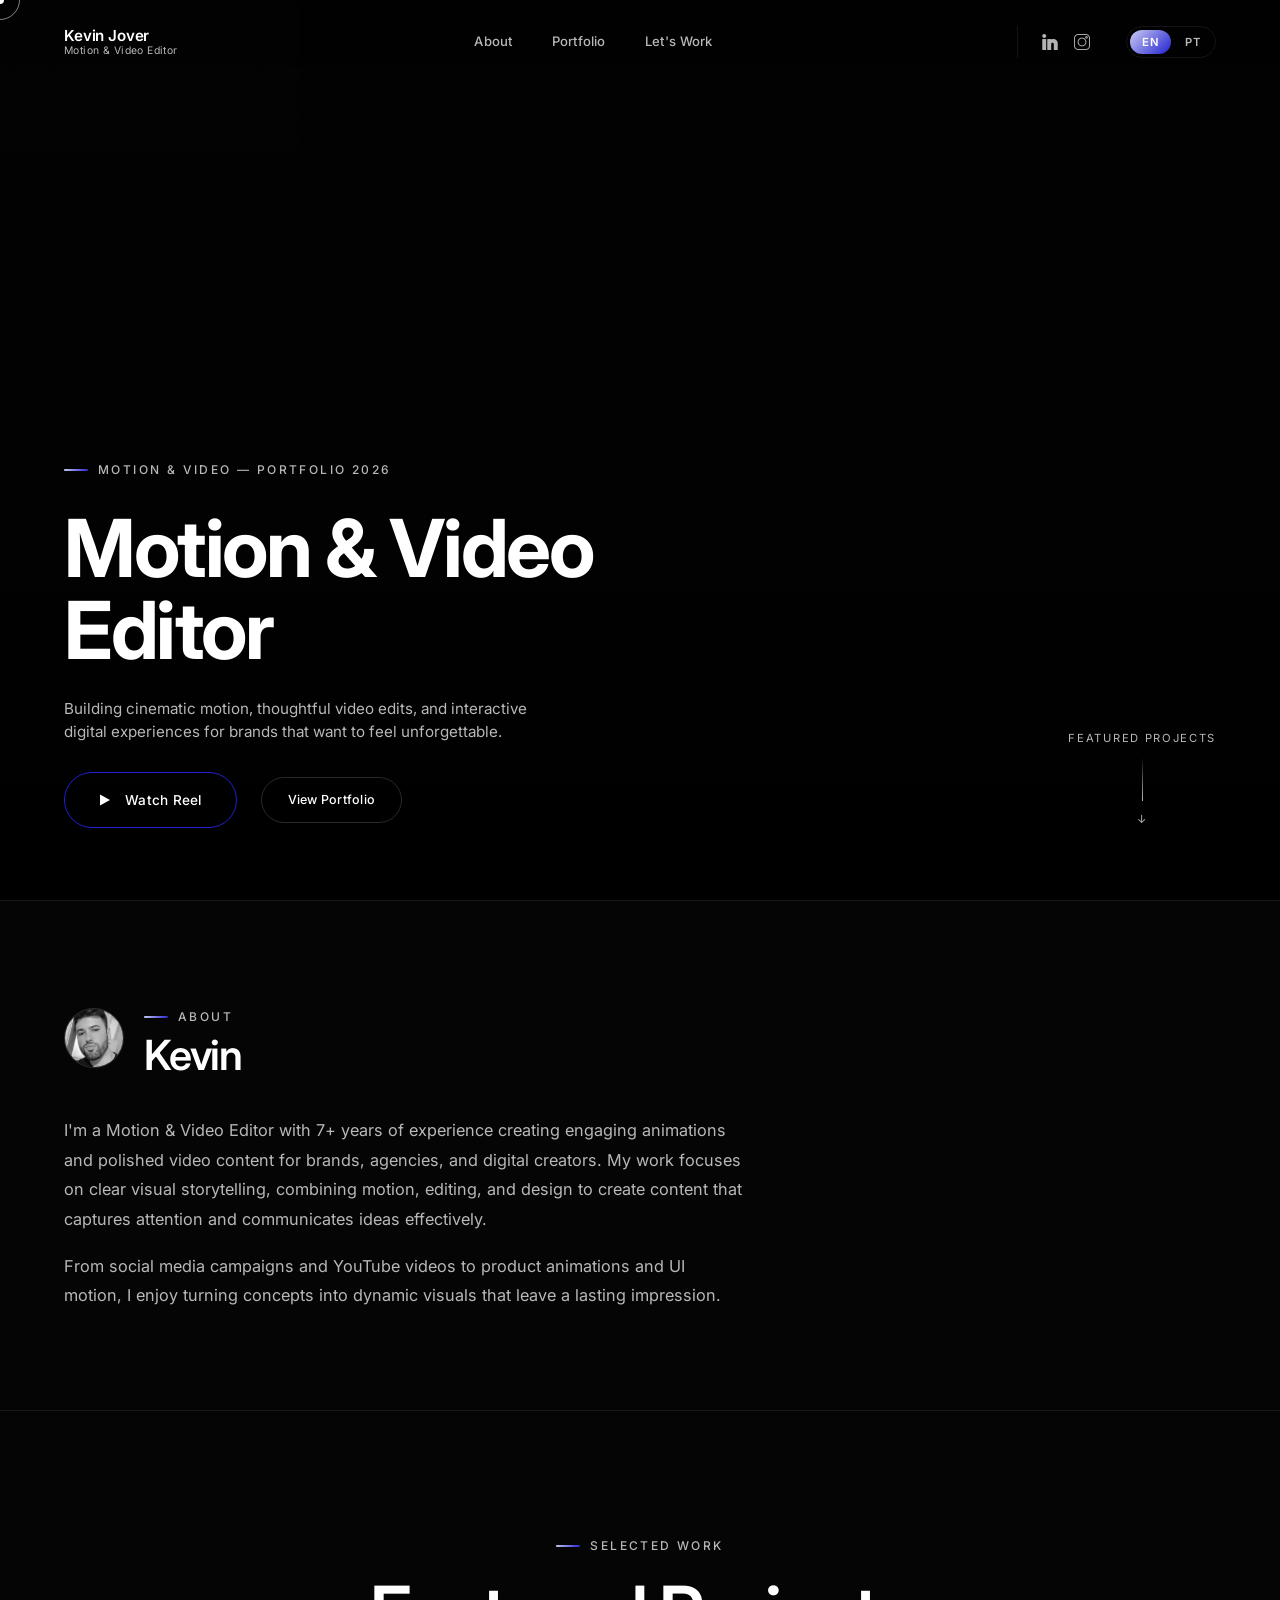
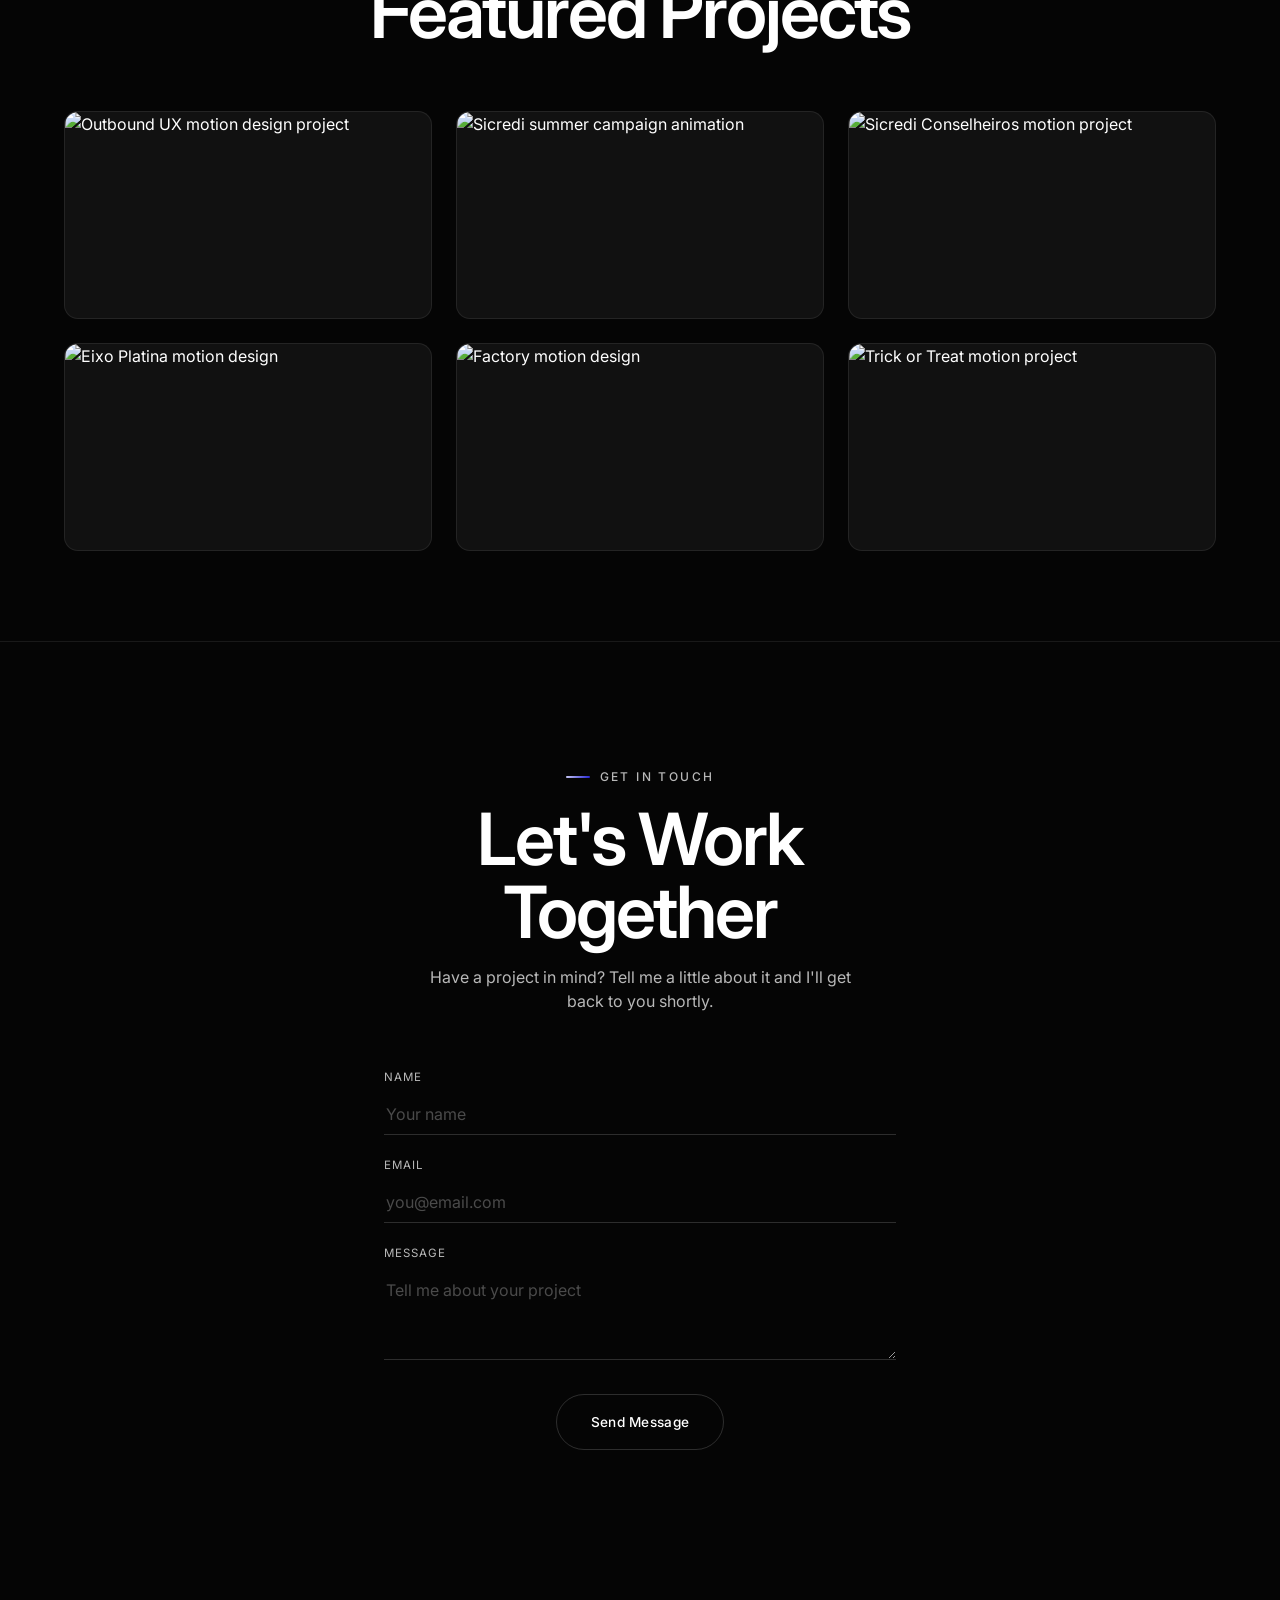
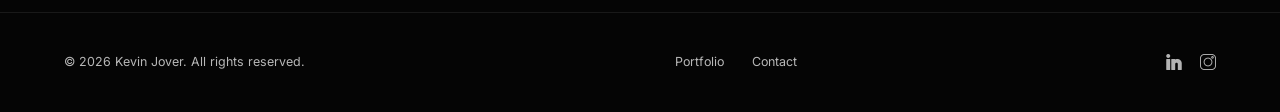
==== commit 34f994d3: "update logo" ====
--- a/index.html
+++ b/index.html
@@ -26,7 +26,7 @@
 
   <!-- ============ PRELOADER ============ -->
   <div class="preloader" id="preloader" aria-hidden="true">
-    <canvas class="preloader-logo-canvas" id="preloaderLogoCanvas"></canvas>
+    
     <div class="preloader-name" id="preloaderName">Kevin Jover</div>
     <div class="preloader-bar"></div>
   </div>
@@ -51,7 +51,7 @@
   <nav class="nav" id="siteNav">
     <div class="nav-inner">
       <a href="#top" class="nav-brand" aria-label="Kevin Jover — home">
-        <canvas class="nav-logo-canvas" id="logoCanvas"></canvas>
+        
         <span class="nav-brand-text">
           <span class="nav-brand-name">Kevin Jover</span>
           <span class="nav-brand-role" data-i18n="nav.role">Motion &amp; Video Editor</span>
--- a/style.css
+++ b/style.css
@@ -439,6 +439,7 @@
   width: 44px;
   height: 44px;
   flex-shrink: 0;
+  background: linear-gradient(135deg, #CCCCF3, #2121D1);
 }
 
 .nav-brand-text {
